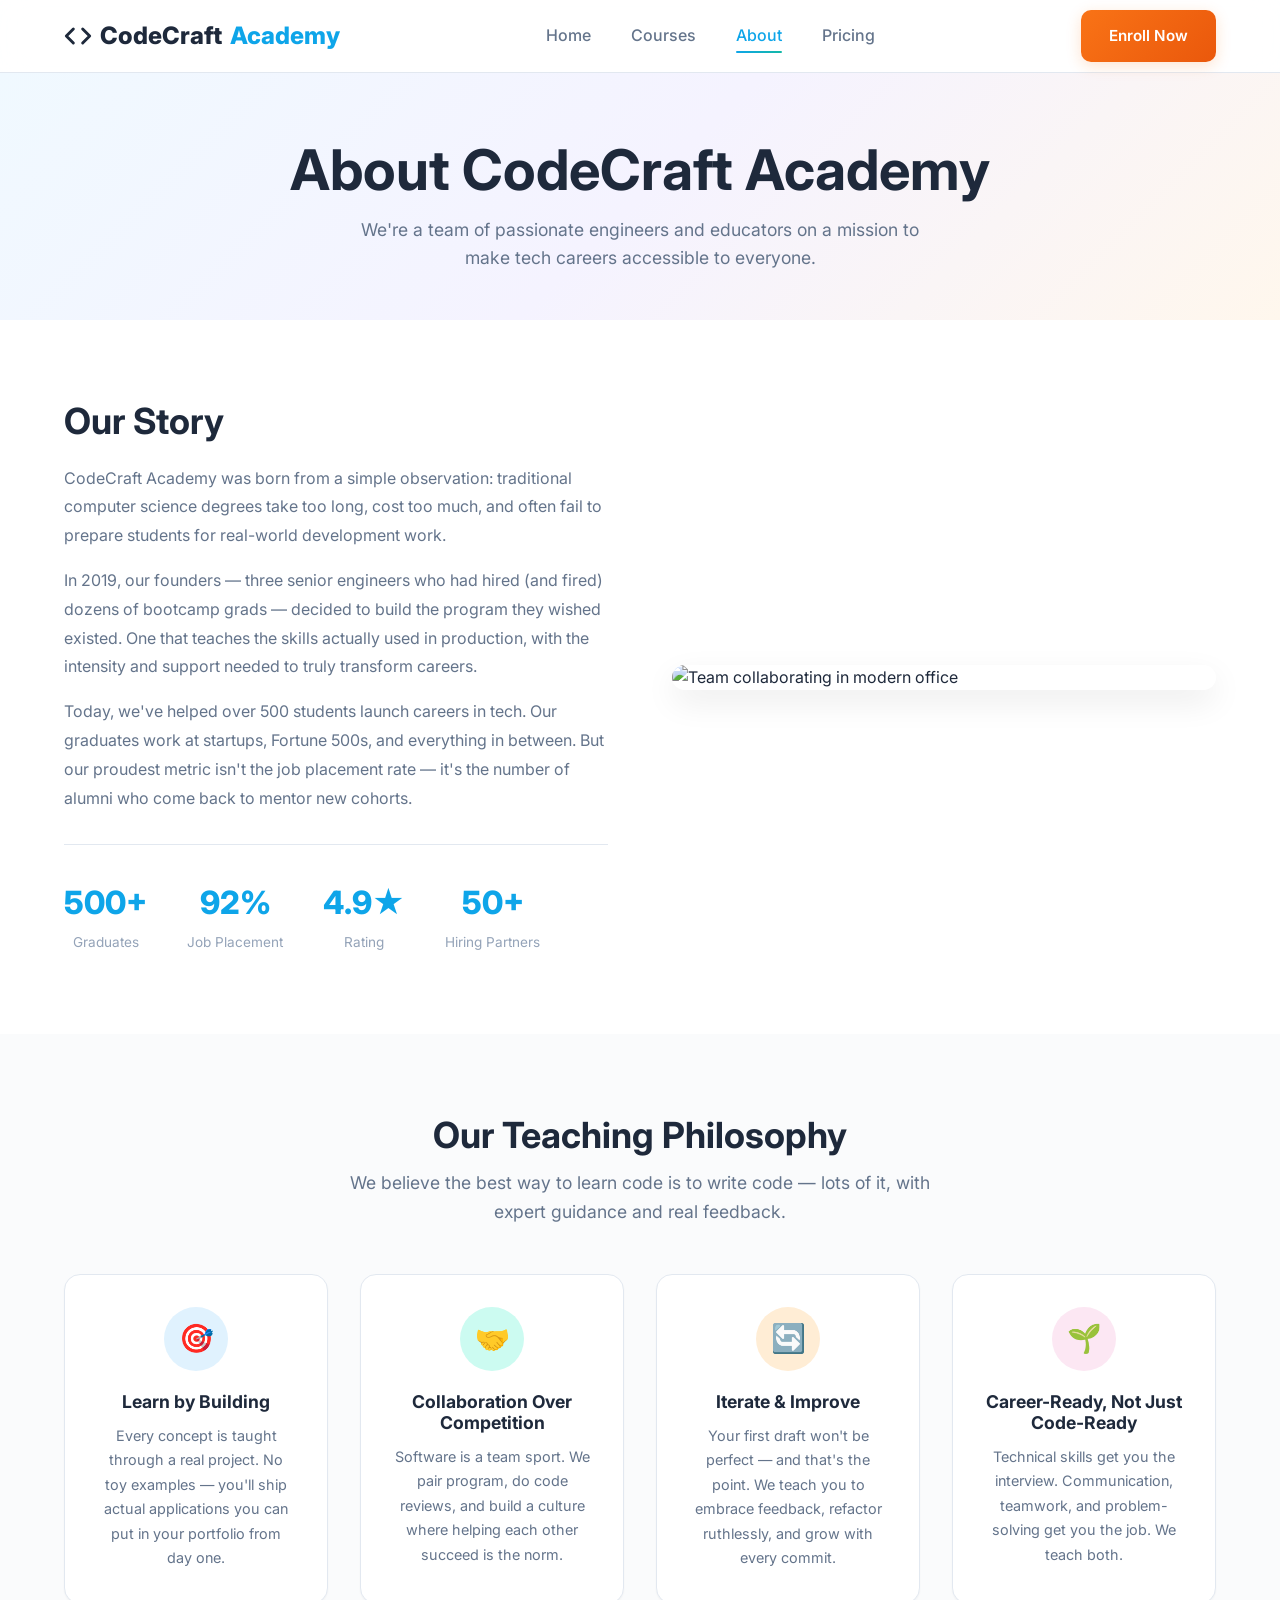
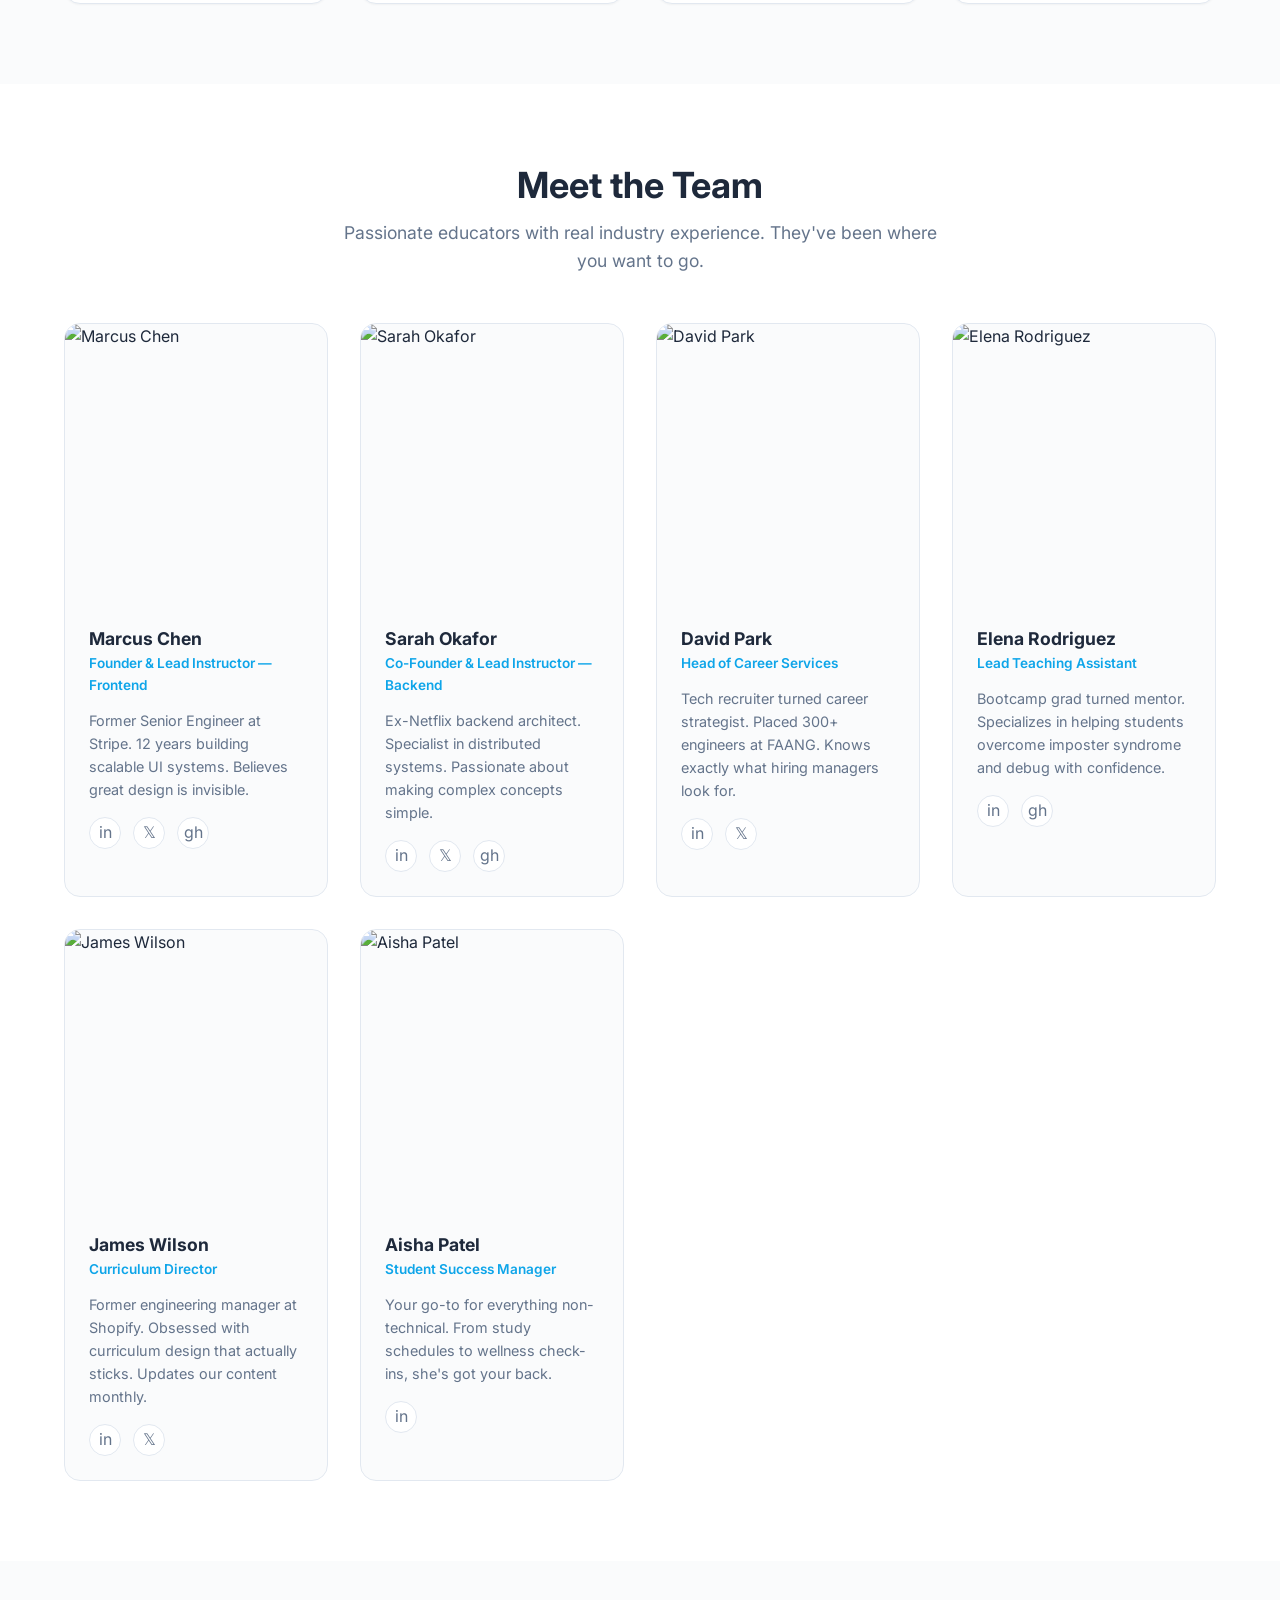
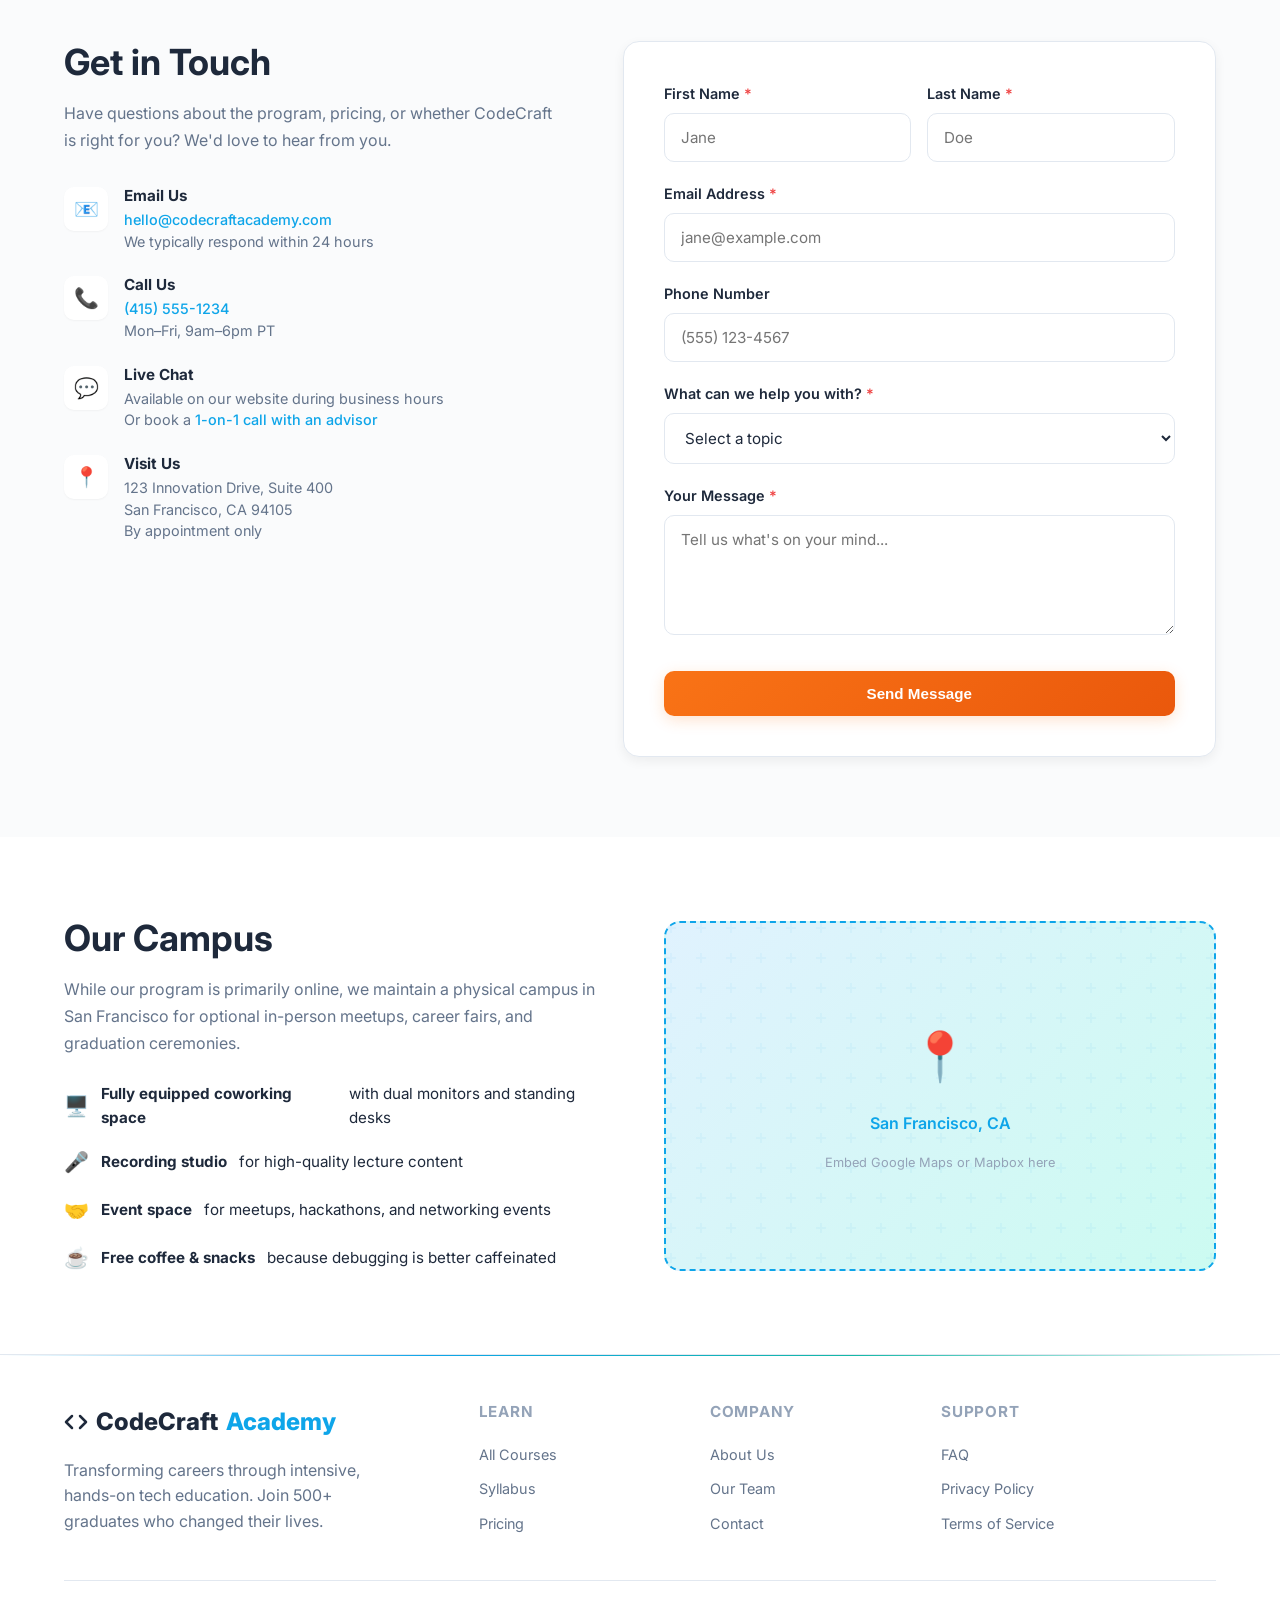
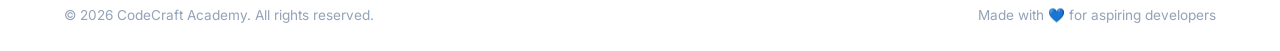
==== about.html @ f85a39a7 "Add files via upload" ====
<!DOCTYPE html>
<html lang="en">
<head>
  <meta charset="UTF-8" />
  <meta name="viewport" content="width=device-width, initial-scale=1.0" />
  <title>About Us — CodeCraft Academy</title>
  <link rel="preconnect" href="https://fonts.googleapis.com" />
  <link rel="preconnect" href="https://fonts.gstatic.com" crossorigin />
  <link href="https://fonts.googleapis.com/css2?family=Inter:wght@400;500;600;700;800&display=swap" rel="stylesheet" />
  <link rel="stylesheet" href="styles.css" />
  <style>
    /* ============================================
       ABOUT PAGE STYLES
       ============================================ */

    /* ---- Page Header ---- */
    .page-header {
      background: linear-gradient(135deg, #f0f9ff 0%, #f5f3ff 50%, #fff7ed 100%);
      padding: 4rem 0 3rem;
      text-align: center;
    }

    .page-header h1 {
      margin-bottom: 0.75rem;
    }

    .page-header p {
      font-size: 1.1rem;
      max-width: 600px;
      margin: 0 auto;
    }

    /* ---- Our Story ---- */
    .our-story {
      background: white;
      padding: 5rem 0;
    }

    .story-grid {
      display: grid;
      grid-template-columns: 1fr 1fr;
      gap: 4rem;
      align-items: center;
    }

    .story-content h2 {
      margin-bottom: 1.25rem;
    }

    .story-content p {
      margin-bottom: 1rem;
      line-height: 1.8;
      color: var(--color-text-light);
    }

    .story-stats-inline {
      display: flex;
      gap: 2.5rem;
      margin-top: 2rem;
      padding-top: 2rem;
      border-top: 1px solid var(--color-border);
    }

    .story-stats-inline .stat {
      text-align: center;
    }

    .story-stats-inline .stat-number {
      font-size: 2rem;
      font-weight: 800;
      color: var(--color-primary);
      display: block;
    }

    .story-stats-inline .stat-label {
      font-size: 0.85rem;
      color: var(--color-text-muted);
    }

    .story-image {
      border-radius: var(--radius-lg);
      overflow: hidden;
      box-shadow: var(--shadow-lg);
    }

    .story-image img {
      width: 100%;
      height: 100%;
      object-fit: cover;
    }

    /* ---- Philosophy ---- */
    .philosophy {
      background: var(--color-bg);
      padding: 5rem 0;
    }

    .philosophy-grid {
      display: grid;
      grid-template-columns: repeat(auto-fit, minmax(260px, 1fr));
      gap: 2rem;
    }

    .philosophy-card {
      background: white;
      border-radius: var(--radius-lg);
      padding: 2rem;
      text-align: center;
      box-shadow: var(--shadow-sm);
      border: 1px solid var(--color-border);
      transition: var(--transition);
    }

    .philosophy-card:hover {
      transform: translateY(-4px);
      box-shadow: var(--shadow-md);
    }

    .philosophy-icon {
      width: 64px;
      height: 64px;
      border-radius: 50%;
      display: flex;
      align-items: center;
      justify-content: center;
      margin: 0 auto 1.25rem;
      font-size: 1.75rem;
    }

    .philosophy-card:nth-child(1) .philosophy-icon { background: #e0f2fe; }
    .philosophy-card:nth-child(2) .philosophy-icon { background: #ccfbf1; }
    .philosophy-card:nth-child(3) .philosophy-icon { background: #ffedd5; }
    .philosophy-card:nth-child(4) .philosophy-icon { background: #fce7f3; }

    .philosophy-card h3 {
      margin-bottom: 0.75rem;
      font-size: 1.1rem;
    }

    .philosophy-card p {
      font-size: 0.9rem;
      line-height: 1.7;
      color: var(--color-text-light);
    }

    /* ---- Team ---- */
    .team {
      background: white;
      padding: 5rem 0;
    }

    .team-grid {
      display: grid;
      grid-template-columns: repeat(auto-fit, minmax(260px, 1fr));
      gap: 2rem;
    }

    .team-card {
      background: var(--color-bg);
      border-radius: var(--radius-lg);
      overflow: hidden;
      border: 1px solid var(--color-border);
      transition: var(--transition);
    }

    .team-card:hover {
      transform: translateY(-6px);
      box-shadow: var(--shadow-lg);
    }

    .team-card img {
      width: 100%;
      height: 280px;
      object-fit: cover;
    }

    .team-info {
      padding: 1.5rem;
    }

    .team-info h4 {
      margin-bottom: 0.25rem;
      font-size: 1.1rem;
    }

    .team-info .role {
      color: var(--color-primary);
      font-size: 0.85rem;
      font-weight: 600;
      margin-bottom: 0.75rem;
    }

    .team-info p {
      font-size: 0.9rem;
      line-height: 1.6;
      color: var(--color-text-light);
    }

    .team-social {
      display: flex;
      gap: 0.75rem;
      margin-top: 1rem;
    }

    .team-social a {
      width: 32px;
      height: 32px;
      border-radius: 50%;
      background: white;
      display: flex;
      align-items: center;
      justify-content: center;
      color: var(--color-text-light);
      border: 1px solid var(--color-border);
      transition: var(--transition);
    }

    .team-social a:hover {
      background: var(--color-primary);
      color: white;
      border-color: var(--color-primary);
    }

    /* ---- Contact Section ---- */
    .contact-section {
      background: var(--color-bg);
      padding: 5rem 0;
    }

    .contact-grid {
      display: grid;
      grid-template-columns: 1fr 1.2fr;
      gap: 4rem;
      align-items: start;
    }

    .contact-info h2 {
      margin-bottom: 1rem;
    }

    .contact-info > p {
      color: var(--color-text-light);
      margin-bottom: 2rem;
      line-height: 1.7;
    }

    .contact-detail {
      display: flex;
      gap: 1rem;
      margin-bottom: 1.5rem;
      align-items: flex-start;
    }

    .contact-detail-icon {
      width: 44px;
      height: 44px;
      border-radius: var(--radius-md);
      background: white;
      display: flex;
      align-items: center;
      justify-content: center;
      font-size: 1.25rem;
      flex-shrink: 0;
      box-shadow: var(--shadow-sm);
    }

    .contact-detail-text h4 {
      font-size: 0.95rem;
      margin-bottom: 0.25rem;
    }

    .contact-detail-text p {
      font-size: 0.9rem;
      color: var(--color-text-light);
      line-height: 1.5;
    }

    .contact-detail-text a {
      color: var(--color-primary);
      font-weight: 500;
    }

    .contact-detail-text a:hover {
      text-decoration: underline;
    }

    /* ---- Contact Form ---- */
    .contact-form-wrapper {
      background: white;
      border-radius: var(--radius-lg);
      padding: 2.5rem;
      box-shadow: var(--shadow-md);
      border: 1px solid var(--color-border);
    }

    .form-group {
      margin-bottom: 1.25rem;
    }

    .form-group label {
      display: block;
      font-size: 0.9rem;
      font-weight: 600;
      color: var(--color-text);
      margin-bottom: 0.5rem;
    }

    .form-group label .required {
      color: var(--color-error);
    }

    .form-group input,
    .form-group textarea,
    .form-group select {
      width: 100%;
      padding: 0.875rem 1rem;
      border: 1px solid var(--color-border);
      border-radius: var(--radius-md);
      font-family: var(--font-main);
      font-size: 0.95rem;
      color: var(--color-text);
      background: white;
      transition: var(--transition);
    }

    .form-group input:focus,
    .form-group textarea:focus,
    .form-group select:focus {
      outline: none;
      border-color: var(--color-primary);
      box-shadow: 0 0 0 3px rgba(14, 165, 233, 0.1);
    }

    .form-group input.error,
    .form-group textarea.error,
    .form-group select.error {
      border-color: var(--color-error);
      box-shadow: 0 0 0 3px rgba(239, 68, 68, 0.1);
    }

    .form-group .error-message {
      color: var(--color-error);
      font-size: 0.8rem;
      margin-top: 0.35rem;
      display: none;
    }

    .form-group .error-message.show {
      display: block;
    }

    .form-group textarea {
      resize: vertical;
      min-height: 120px;
    }

    .form-row {
      display: grid;
      grid-template-columns: 1fr 1fr;
      gap: 1rem;
    }

    .form-submit {
      width: 100%;
      margin-top: 0.5rem;
    }

    .form-success {
      display: none;
      background: #f0fdf4;
      border: 1px solid #bbf7d0;
      border-radius: var(--radius-md);
      padding: 1.5rem;
      text-align: center;
      color: #166534;
    }

    .form-success.show {
      display: block;
    }

    .form-success h3 {
      color: #166534;
      margin-bottom: 0.5rem;
    }

    /* ---- Location / Map Placeholder ---- */
    .location-section {
      background: white;
      padding: 5rem 0;
    }

    .location-grid {
      display: grid;
      grid-template-columns: 1fr 1fr;
      gap: 3rem;
      align-items: center;
    }

    .location-content h2 {
      margin-bottom: 1rem;
    }

    .location-content p {
      color: var(--color-text-light);
      line-height: 1.7;
      margin-bottom: 1.5rem;
    }

    .location-features {
      display: flex;
      flex-direction: column;
      gap: 1rem;
    }

    .location-feature {
      display: flex;
      align-items: center;
      gap: 0.75rem;
      font-size: 0.95rem;
    }

    .location-feature span {
      font-size: 1.25rem;
    }

    .map-placeholder {
      background: linear-gradient(135deg, #e0f2fe, #ccfbf1);
      border-radius: var(--radius-lg);
      height: 350px;
      display: flex;
      flex-direction: column;
      align-items: center;
      justify-content: center;
      gap: 1rem;
      border: 2px dashed var(--color-primary);
      position: relative;
      overflow: hidden;
    }

    .map-placeholder::before {
      content: '';
      position: absolute;
      top: 0;
      left: 0;
      right: 0;
      bottom: 0;
      background: url("data:image/svg+xml,%3Csvg width='60' height='60' viewBox='0 0 60 60' xmlns='http://www.w3.org/2000/svg'%3E%3Cg fill='none' fill-rule='evenodd'%3E%3Cg fill='%230ea5e9' fill-opacity='0.05'%3E%3Cpath d='M36 34v-4h-2v4h-4v2h4v4h2v-4h4v-2h-4zm0-30V0h-2v4h-4v2h4v4h2V6h4V4h-4zM6 34v-4H4v4H0v2h4v4h2v-4h4v-2H6zM6 4V0H4v4H0v2h4v4h2V6h4V4H6z'/%3E%3C/g%3E%3C/g%3E%3C/svg%3E");
    }

    .map-placeholder .pin {
      font-size: 3rem;
      z-index: 1;
    }

    .map-placeholder p {
      color: var(--color-primary);
      font-weight: 600;
      z-index: 1;
    }

    .map-placeholder small {
      color: var(--color-text-muted);
      font-size: 0.8rem;
      z-index: 1;
    }

    /* Mobile Menu */
    .mobile-menu {
      display: none;
      position: fixed;
      top: 72px;
      left: 0;
      right: 0;
      background: white;
      border-bottom: 1px solid var(--color-border);
      padding: 1.5rem;
      box-shadow: var(--shadow-lg);
      z-index: 99;
    }

    .mobile-menu.active {
      display: block;
    }

    .mobile-menu a {
      display: block;
      padding: 0.75rem 0;
      font-weight: 500;
      border-bottom: 1px solid var(--color-border);
    }

    .mobile-menu a:last-child {
      border-bottom: none;
    }

    /* Responsive */
    @media (max-width: 768px) {
      .story-grid,
      .contact-grid,
      .location-grid {
        grid-template-columns: 1fr;
        gap: 2rem;
      }

      .story-stats-inline {
        justify-content: center;
      }

      .form-row {
        grid-template-columns: 1fr;
      }

      .team-card img {
        height: 240px;
      }
    }
  </style>
</head>
<body>

  <!-- Navigation -->
  <nav class="navbar">
    <div class="container">
      <a href="index.html" class="logo">
        <svg width="28" height="28" viewBox="0 0 24 24" fill="none" stroke="currentColor" stroke-width="2.5" stroke-linecap="round" stroke-linejoin="round">
          <polyline points="16 18 22 12 16 6"></polyline>
          <polyline points="8 6 2 12 8 18"></polyline>
        </svg>
        CodeCraft<span>Academy</span>
      </a>
      <ul class="nav-links">
        <li><a href="index.html">Home</a></li>
        <li><a href="courses.html">Courses</a></li>
        <li><a href="about.html" class="active">About</a></li>
        <li><a href="pricing.html">Pricing</a></li>
      </ul>
      <div class="nav-cta">
        <a href="pricing.html" class="btn btn-primary">Enroll Now</a>
        <button class="mobile-toggle" onclick="toggleMobileMenu()" aria-label="Toggle menu">☰</button>
      </div>
    </div>
  </nav>

  <!-- Mobile Menu -->
  <div class="mobile-menu" id="mobileMenu">
    <a href="index.html">Home</a>
    <a href="courses.html">Courses</a>
    <a href="about.html">About</a>
    <a href="pricing.html">Pricing & Enrollment</a>
  </div>

  <!-- Page Header -->
  <header class="page-header">
    <div class="container reveal">
      <h1>About CodeCraft Academy</h1>
      <p>We're a team of passionate engineers and educators on a mission to make tech careers accessible to everyone.</p>
    </div>
  </header>

  <!-- Our Story -->
  <section class="our-story">
    <div class="container">
      <div class="story-grid">
        <div class="story-content reveal">
          <h2>Our Story</h2>
          <p>
            CodeCraft Academy was born from a simple observation: traditional computer science degrees take too long, cost too much, and often fail to prepare students for real-world development work.
          </p>
          <p>
            In 2019, our founders — three senior engineers who had hired (and fired) dozens of bootcamp grads — decided to build the program they wished existed. One that teaches the skills actually used in production, with the intensity and support needed to truly transform careers.
          </p>
          <p>
            Today, we've helped over 500 students launch careers in tech. Our graduates work at startups, Fortune 500s, and everything in between. But our proudest metric isn't the job placement rate — it's the number of alumni who come back to mentor new cohorts.
          </p>
          <div class="story-stats-inline">
            <div class="stat">
              <span class="stat-number">500+</span>
              <span class="stat-label">Graduates</span>
            </div>
            <div class="stat">
              <span class="stat-number">92%</span>
              <span class="stat-label">Job Placement</span>
            </div>
            <div class="stat">
              <span class="stat-number">4.9★</span>
              <span class="stat-label">Rating</span>
            </div>
            <div class="stat">
              <span class="stat-number">50+</span>
              <span class="stat-label">Hiring Partners</span>
            </div>
          </div>
        </div>
        <div class="story-image reveal">
          <img src="https://images.unsplash.com/photo-1522071820081-009f0129c71c?w=600&h=700&fit=crop" alt="Team collaborating in modern office" />
        </div>
      </div>
    </div>
  </section>

  <!-- Philosophy -->
  <section class="philosophy">
    <div class="container">
      <div class="section-header reveal">
        <h2>Our Teaching Philosophy</h2>
        <p>We believe the best way to learn code is to write code — lots of it, with expert guidance and real feedback.</p>
      </div>
      <div class="philosophy-grid stagger-children">
        <div class="philosophy-card reveal">
          <div class="philosophy-icon">🎯</div>
          <h3>Learn by Building</h3>
          <p>Every concept is taught through a real project. No toy examples — you'll ship actual applications you can put in your portfolio from day one.</p>
        </div>
        <div class="philosophy-card reveal">
          <div class="philosophy-icon">🤝</div>
          <h3>Collaboration Over Competition</h3>
          <p>Software is a team sport. We pair program, do code reviews, and build a culture where helping each other succeed is the norm.</p>
        </div>
        <div class="philosophy-card reveal">
          <div class="philosophy-icon">🔄</div>
          <h3>Iterate & Improve</h3>
          <p>Your first draft won't be perfect — and that's the point. We teach you to embrace feedback, refactor ruthlessly, and grow with every commit.</p>
        </div>
        <div class="philosophy-card reveal">
          <div class="philosophy-icon">🌱</div>
          <h3>Career-Ready, Not Just Code-Ready</h3>
          <p>Technical skills get you the interview. Communication, teamwork, and problem-solving get you the job. We teach both.</p>
        </div>
      </div>
    </div>
  </section>

  <!-- Team -->
  <section class="team" id="team">
    <div class="container">
      <div class="section-header reveal">
        <h2>Meet the Team</h2>
        <p>Passionate educators with real industry experience. They've been where you want to go.</p>
      </div>
      <div class="team-grid stagger-children">
        <div class="team-card reveal">
          <img src="https://images.unsplash.com/photo-1472099645785-5658abf4ff4e?w=400&h=400&fit=crop&crop=face" alt="Marcus Chen" />
          <div class="team-info">
            <h4>Marcus Chen</h4>
            <div class="role">Founder & Lead Instructor — Frontend</div>
            <p>Former Senior Engineer at Stripe. 12 years building scalable UI systems. Believes great design is invisible.</p>
            <div class="team-social">
              <a href="#" aria-label="LinkedIn">in</a>
              <a href="#" aria-label="Twitter">𝕏</a>
              <a href="#" aria-label="GitHub">gh</a>
            </div>
          </div>
        </div>
        <div class="team-card reveal">
          <img src="https://images.unsplash.com/photo-1580489944761-15a19d654956?w=400&h=400&fit=crop&crop=face" alt="Sarah Okafor" />
          <div class="team-info">
            <h4>Sarah Okafor</h4>
            <div class="role">Co-Founder & Lead Instructor — Backend</div>
            <p>Ex-Netflix backend architect. Specialist in distributed systems. Passionate about making complex concepts simple.</p>
            <div class="team-social">
              <a href="#" aria-label="LinkedIn">in</a>
              <a href="#" aria-label="Twitter">𝕏</a>
              <a href="#" aria-label="GitHub">gh</a>
            </div>
          </div>
        </div>
        <div class="team-card reveal">
          <img src="https://images.unsplash.com/photo-1500648767791-00dcc994a43e?w=400&h=400&fit=crop&crop=face" alt="David Park" />
          <div class="team-info">
            <h4>David Park</h4>
            <div class="role">Head of Career Services</div>
            <p>Tech recruiter turned career strategist. Placed 300+ engineers at FAANG. Knows exactly what hiring managers look for.</p>
            <div class="team-social">
              <a href="#" aria-label="LinkedIn">in</a>
              <a href="#" aria-label="Twitter">𝕏</a>
            </div>
          </div>
        </div>
        <div class="team-card reveal">
          <img src="https://images.unsplash.com/photo-1534528741775-53994a69daeb?w=400&h=400&fit=crop&crop=face" alt="Elena Rodriguez" />
          <div class="team-info">
            <h4>Elena Rodriguez</h4>
            <div class="role">Lead Teaching Assistant</div>
            <p>Bootcamp grad turned mentor. Specializes in helping students overcome imposter syndrome and debug with confidence.</p>
            <div class="team-social">
              <a href="#" aria-label="LinkedIn">in</a>
              <a href="#" aria-label="GitHub">gh</a>
            </div>
          </div>
        </div>
        <div class="team-card reveal">
          <img src="https://images.unsplash.com/photo-1507003211169-0a1dd7228f2d?w=400&h=400&fit=crop&crop=face" alt="James Wilson" />
          <div class="team-info">
            <h4>James Wilson</h4>
            <div class="role">Curriculum Director</div>
            <p>Former engineering manager at Shopify. Obsessed with curriculum design that actually sticks. Updates our content monthly.</p>
            <div class="team-social">
              <a href="#" aria-label="LinkedIn">in</a>
              <a href="#" aria-label="Twitter">𝕏</a>
            </div>
          </div>
        </div>
        <div class="team-card reveal">
          <img src="https://images.unsplash.com/photo-1544005313-94ddf0286df2?w=400&h=400&fit=crop&crop=face" alt="Aisha Patel" />
          <div class="team-info">
            <h4>Aisha Patel</h4>
            <div class="role">Student Success Manager</div>
            <p>Your go-to for everything non-technical. From study schedules to wellness check-ins, she's got your back.</p>
            <div class="team-social">
              <a href="#" aria-label="LinkedIn">in</a>
            </div>
          </div>
        </div>
      </div>
    </div>
  </section>

  <!-- Contact Section -->
  <section class="contact-section" id="contact">
    <div class="container">
      <div class="contact-grid">
        <div class="contact-info reveal">
          <h2>Get in Touch</h2>
          <p>Have questions about the program, pricing, or whether CodeCraft is right for you? We'd love to hear from you.</p>

          <div class="contact-detail">
            <div class="contact-detail-icon">📧</div>
            <div class="contact-detail-text">
              <h4>Email Us</h4>
              <p><a href="mailto:hello@codecraftacademy.com">hello@codecraftacademy.com</a></p>
              <p>We typically respond within 24 hours</p>
            </div>
          </div>

          <div class="contact-detail">
            <div class="contact-detail-icon">📞</div>
            <div class="contact-detail-text">
              <h4>Call Us</h4>
              <p><a href="tel:+14155551234">(415) 555-1234</a></p>
              <p>Mon–Fri, 9am–6pm PT</p>
            </div>
          </div>

          <div class="contact-detail">
            <div class="contact-detail-icon">💬</div>
            <div class="contact-detail-text">
              <h4>Live Chat</h4>
              <p>Available on our website during business hours</p>
              <p>Or book a <a href="#">1-on-1 call with an advisor</a></p>
            </div>
          </div>

          <div class="contact-detail">
            <div class="contact-detail-icon">📍</div>
            <div class="contact-detail-text">
              <h4>Visit Us</h4>
              <p>123 Innovation Drive, Suite 400<br>San Francisco, CA 94105</p>
              <p>By appointment only</p>
            </div>
          </div>
        </div>

        <div class="contact-form-wrapper reveal">
          <form id="contactForm" action="https://formspree.io/f/YOUR_FORM_ID" method="POST" novalidate>
            <div class="form-row">
              <div class="form-group">
                <label for="firstName">First Name <span class="required">*</span></label>
                <input type="text" id="firstName" name="firstName" placeholder="Jane" required />
                <span class="error-message">Please enter your first name</span>
              </div>
              <div class="form-group">
                <label for="lastName">Last Name <span class="required">*</span></label>
                <input type="text" id="lastName" name="lastName" placeholder="Doe" required />
                <span class="error-message">Please enter your last name</span>
              </div>
            </div>

            <div class="form-group">
              <label for="email">Email Address <span class="required">*</span></label>
              <input type="email" id="email" name="email" placeholder="jane@example.com" required />
              <span class="error-message">Please enter a valid email address</span>
            </div>

            <div class="form-group">
              <label for="phone">Phone Number</label>
              <input type="tel" id="phone" name="phone" placeholder="(555) 123-4567" />
            </div>

            <div class="form-group">
              <label for="subject">What can we help you with? <span class="required">*</span></label>
              <select id="subject" name="subject" required>
                <option value="" disabled selected>Select a topic</option>
                <option value="general">General Inquiry</option>
                <option value="enrollment">Enrollment Questions</option>
                <option value="pricing">Pricing & Payment Plans</option>
                <option value="curriculum">Curriculum Details</option>
                <option value="career">Career Services</option>
                <option value="other">Something Else</option>
              </select>
              <span class="error-message">Please select a topic</span>
            </div>

            <div class="form-group">
              <label for="message">Your Message <span class="required">*</span></label>
              <textarea id="message" name="message" placeholder="Tell us what's on your mind..." required></textarea>
              <span class="error-message">Please enter your message</span>
            </div>

            <button type="submit" class="btn btn-primary form-submit">Send Message</button>
          </form>

          <div class="form-success" id="formSuccess">
            <h3>✅ Message Sent!</h3>
            <p>Thanks for reaching out. We'll get back to you within 24 hours.</p>
          </div>
        </div>
      </div>
    </div>
  </section>

  <!-- Location -->
  <section class="location-section">
    <div class="container">
      <div class="location-grid">
        <div class="location-content reveal">
          <h2>Our Campus</h2>
          <p>
            While our program is primarily online, we maintain a physical campus in San Francisco for optional in-person meetups, career fairs, and graduation ceremonies.
          </p>
          <div class="location-features">
            <div class="location-feature">
              <span>🖥️</span>
              <strong>Fully equipped coworking space</strong> with dual monitors and standing desks
            </div>
            <div class="location-feature">
              <span>🎤</span>
              <strong>Recording studio</strong> for high-quality lecture content
            </div>
            <div class="location-feature">
              <span>🤝</span>
              <strong>Event space</strong> for meetups, hackathons, and networking events
            </div>
            <div class="location-feature">
              <span>☕</span>
              <strong>Free coffee & snacks</strong> because debugging is better caffeinated
            </div>
          </div>
        </div>
        <div class="map-placeholder reveal">
          <div class="pin">📍</div>
          <p>San Francisco, CA</p>
          <small>Embed Google Maps or Mapbox here</small>
        </div>
      </div>
    </div>
  </section>

  <!-- Footer -->
  <footer class="footer">
    <div class="container">
      <div class="footer-grid">
        <div class="footer-brand">
          <a href="index.html" class="logo">
            <svg width="24" height="24" viewBox="0 0 24 24" fill="none" stroke="currentColor" stroke-width="2.5" stroke-linecap="round" stroke-linejoin="round">
              <polyline points="16 18 22 12 16 6"></polyline>
              <polyline points="8 6 2 12 8 18"></polyline>
            </svg>
            CodeCraft<span>Academy</span>
          </a>
          <p>Transforming careers through intensive, hands-on tech education. Join 500+ graduates who changed their lives.</p>
        </div>
        <div class="footer-links">
          <h4>Learn</h4>
          <a href="courses.html">All Courses</a>
          <a href="courses.html#syllabus">Syllabus</a>
          <a href="pricing.html">Pricing</a>
        </div>
        <div class="footer-links">
          <h4>Company</h4>
          <a href="about.html">About Us</a>
          <a href="about.html#team">Our Team</a>
          <a href="about.html#contact">Contact</a>
        </div>
        <div class="footer-links">
          <h4>Support</h4>
          <a href="#">FAQ</a>
          <a href="#">Privacy Policy</a>
          <a href="#">Terms of Service</a>
        </div>
      </div>
      <div class="footer-bottom">
        <span>© 2026 CodeCraft Academy. All rights reserved.</span>
        <span>Made with 💙 for aspiring developers</span>
      </div>
    </div>
  </footer>

  <!-- JavaScript -->
  <script>
    // Mobile menu toggle
    function toggleMobileMenu() {
      const menu = document.getElementById('mobileMenu');
      menu.classList.toggle('active');
    }

    document.addEventListener('click', function(e) {
      const menu = document.getElementById('mobileMenu');
      const toggle = document.querySelector('.mobile-toggle');
      if (!menu.contains(e.target) && !toggle.contains(e.target)) {
        menu.classList.remove('active');
      }
    });

    // Contact form validation
    const contactForm = document.getElementById('contactForm');
    const formSuccess = document.getElementById('formSuccess');

    contactForm.addEventListener('submit', function(e) {
      e.preventDefault();
      
      let isValid = true;
      const fields = contactForm.querySelectorAll('input[required], select[required], textarea[required]');

      fields.forEach(field => {
        const formGroup = field.closest('.form-group');
        const errorMsg = formGroup.querySelector('.error-message');
        
        let fieldValid = true;

        if (field.type === 'email') {
          const emailRegex = /^[^\s@]+@[^\s@]+\.[^\s@]+$/;
          fieldValid = emailRegex.test(field.value.trim());
        } else {
          fieldValid = field.value.trim() !== '';
        }

        if (!fieldValid) {
          field.classList.add('error');
          errorMsg.classList.add('show');
          isValid = false;
        } else {
          field.classList.remove('error');
          errorMsg.classList.remove('show');
        }
      });

      if (isValid) {
        // In production, this submits to Formspree
        // For demo, show success message
        contactForm.style.display = 'none';
        formSuccess.classList.add('show');
        
        // Uncomment for actual Formspree submission:
        // contactForm.submit();
      }
    });

    // Real-time validation on input
    contactForm.querySelectorAll('input, select, textarea').forEach(field => {
      field.addEventListener('input', function() {
        const formGroup = this.closest('.form-group');
        const errorMsg = formGroup.querySelector('.error-message');
        
        if (this.classList.contains('error')) {
          let fieldValid = true;
          
          if (this.type === 'email') {
            const emailRegex = /^[^\s@]+@[^\s@]+\.[^\s@]+$/;
            fieldValid = emailRegex.test(this.value.trim());
          } else {
            fieldValid = this.value.trim() !== '';
          }

          if (fieldValid) {
            this.classList.remove('error');
            errorMsg.classList.remove('show');
          }
        }
      });
    });

    // Intersection Observer for scroll animations
    const observerOptions = {
      root: null,
      rootMargin: '0px',
      threshold: 0.1
    };

    const observer = new IntersectionObserver((entries) => {
      entries.forEach(entry => {
        if (entry.isIntersecting) {
          entry.target.classList.add('visible');
          observer.unobserve(entry.target);
        }
      });
    }, observerOptions);

    document.querySelectorAll('.reveal').forEach(el => {
      observer.observe(el);
    });

    // Sticky nav shadow
    const navbar = document.querySelector('.navbar');
    window.addEventListener('scroll', () => {
      if (window.scrollY > 10) {
        navbar.style.boxShadow = '0 2px 12px rgba(0,0,0,0.06)';
      } else {
        navbar.style.boxShadow = 'none';
      }
    });
  </script>

</body>
</html>
---- styles.css ----
/* ============================================
   CODECRAFT ACADEMY — GLOBAL STYLES
   WITH DARK MODE & CREATIVE ANIMATIONS
   ============================================ */

/* CSS Variables — Light Mode (Default) */
:root {
    --color-bg: #fafbfc;
    --color-surface: #ffffff;
    --color-primary: #0ea5e9;
    --color-primary-dark: #0284c7;
    --color-secondary: #14b8a6;
    --color-accent: #f97316;
    --color-accent-hover: #ea580c;
    --color-text: #1e293b;
    --color-text-light: #64748b;
    --color-text-muted: #94a3b8;
    --color-border: #e2e8f0;
    --color-success: #22c55e;
    --color-error: #ef4444;
    --color-glow-primary: rgba(14, 165, 233, 0.15);
    --color-glow-accent: rgba(249, 115, 22, 0.2);
  
    --font-main: 'Inter', -apple-system, BlinkMacSystemFont, 'Segoe UI', Roboto, sans-serif;
    --radius-sm: 6px;
    --radius-md: 10px;
    --radius-lg: 16px;
    --shadow-sm: 0 1px 2px rgba(0,0,0,0.04);
    --shadow-md: 0 4px 12px rgba(0,0,0,0.06);
    --shadow-lg: 0 12px 32px rgba(0,0,0,0.08);
    --transition: all 0.25s cubic-bezier(0.4, 0, 0.2, 1);
  }
  
  /* Dark Mode Variables */
  [data-theme="dark"] {
    --color-bg: #0f172a;
    --color-surface: #1e293b;
    --color-primary: #38bdf8;
    --color-primary-dark: #0ea5e9;
    --color-secondary: #2dd4bf;
    --color-accent: #fb923c;
    --color-accent-hover: #f97316;
    --color-text: #f1f5f9;
    --color-text-light: #94a3b8;
    --color-text-muted: #64748b;
    --color-border: #334155;
    --color-success: #4ade80;
    --color-error: #f87171;
    --color-glow-primary: rgba(56, 189, 248, 0.2);
    --color-glow-accent: rgba(251, 146, 60, 0.25);
  
    --shadow-sm: 0 1px 2px rgba(0,0,0,0.3);
    --shadow-md: 0 4px 12px rgba(0,0,0,0.4);
    --shadow-lg: 0 12px 32px rgba(0,0,0,0.5);
  }
  
  /* Smooth theme transition */
  *, *::before, *::after {
    margin: 0;
    padding: 0;
    box-sizing: border-box;
    transition: background-color 0.4s ease, 
                color 0.3s ease, 
                border-color 0.3s ease,
                box-shadow 0.3s ease;
  }
  
  html {
    scroll-behavior: smooth;
  }
  
  body {
    font-family: var(--font-main);
    color: var(--color-text);
    background: var(--color-bg);
    line-height: 1.6;
    -webkit-font-smoothing: antialiased;
    overflow-x: hidden;
  }
  
  img {
    max-width: 100%;
    display: block;
  }
  
  a {
    text-decoration: none;
    color: inherit;
    transition: var(--transition);
  }
  
  ul {
    list-style: none;
  }
  
  /* Typography */
  h1, h2, h3, h4 {
    line-height: 1.2;
    font-weight: 700;
  }
  
  h1 { font-size: clamp(2rem, 5vw, 3.5rem); }
  h2 { font-size: clamp(1.5rem, 3vw, 2.25rem); }
  h3 { font-size: 1.25rem; }
  p  { color: var(--color-text-light); }
  
  /* Container */
  .container {
    max-width: 1200px;
    margin: 0 auto;
    padding: 0 1.5rem;
  }
  
  /* Buttons */
  .btn {
    display: inline-flex;
    align-items: center;
    justify-content: center;
    gap: 0.5rem;
    padding: 0.875rem 1.75rem;
    border-radius: var(--radius-md);
    font-weight: 600;
    font-size: 0.95rem;
    cursor: pointer;
    border: none;
    transition: var(--transition);
    position: relative;
    overflow: hidden;
  }
  
  .btn::before {
    content: '';
    position: absolute;
    top: 0;
    left: -100%;
    width: 100%;
    height: 100%;
    background: linear-gradient(90deg, transparent, rgba(255,255,255,0.2), transparent);
    transition: left 0.5s ease;
  }
  
  .btn:hover::before {
    left: 100%;
  }
  
  .btn-primary {
    background: linear-gradient(135deg, var(--color-accent), var(--color-accent-hover));
    color: white;
    box-shadow: 0 4px 15px var(--color-glow-accent);
  }
  
  .btn-primary:hover {
    transform: translateY(-3px) scale(1.02);
    box-shadow: 0 8px 25px var(--color-glow-accent);
  }
  
  .btn-secondary {
    background: linear-gradient(135deg, var(--color-primary), var(--color-secondary));
    color: white;
    box-shadow: 0 4px 15px var(--color-glow-primary);
  }
  
  .btn-secondary:hover {
    transform: translateY(-3px) scale(1.02);
    box-shadow: 0 8px 25px var(--color-glow-primary);
  }
  
  .btn-outline {
    background: transparent;
    color: var(--color-primary);
    border: 2px solid var(--color-primary);
    position: relative;
  }
  
  .btn-outline::after {
    content: '';
    position: absolute;
    inset: 0;
    border-radius: var(--radius-md);
    background: linear-gradient(135deg, var(--color-primary), var(--color-secondary));
    opacity: 0;
    transition: opacity 0.3s ease;
    z-index: -1;
  }
  
  .btn-outline:hover {
    color: white;
    border-color: transparent;
  }
  
  .btn-outline:hover::after {
    opacity: 1;
  }
  
  /* Section spacing */
  section {
    padding: 5rem 0;
  }
  
  .section-header {
    text-align: center;
    max-width: 600px;
    margin: 0 auto 3rem;
  }
  
  .section-header h2 {
    margin-bottom: 0.75rem;
  }
  
  .section-header p {
    font-size: 1.1rem;
  }
  
  /* Cards */
  .card {
    background: var(--color-surface);
    border-radius: var(--radius-lg);
    padding: 2rem;
    box-shadow: var(--shadow-md);
    transition: var(--transition);
  }
  
  .card:hover {
    transform: translateY(-6px) rotateX(2deg);
    box-shadow: var(--shadow-lg), 0 0 30px var(--color-glow-primary);
  }
  
  /* Tags / Pills */
  .tag {
    display: inline-block;
    padding: 0.35rem 0.9rem;
    border-radius: 999px;
    font-size: 0.8rem;
    font-weight: 600;
    transition: var(--transition);
  }
  
  .tag-blue { background: #e0f2fe; color: #0369a1; }
  .tag-teal { background: #ccfbf1; color: #0f766e; }
  .tag-coral { background: #ffedd5; color: #c2410c; }
  
  [data-theme="dark"] .tag-blue { background: rgba(14, 165, 233, 0.15); color: #7dd3fc; }
  [data-theme="dark"] .tag-teal { background: rgba(20, 184, 166, 0.15); color: #5eead4; }
  [data-theme="dark"] .tag-coral { background: rgba(249, 115, 22, 0.15); color: #fdba74; }
  
  /* ============================================
     DARK MODE TOGGLE
     ============================================ */
  .theme-toggle {
    position: relative;
    width: 52px;
    height: 28px;
    background: var(--color-border);
    border-radius: 999px;
    cursor: pointer;
    border: none;
    padding: 0;
    overflow: hidden;
    transition: background 0.3s ease;
  }
  
  .theme-toggle:hover {
    background: var(--color-text-muted);
  }
  
  .theme-toggle-slider {
    position: absolute;
    top: 3px;
    left: 3px;
    width: 22px;
    height: 22px;
    border-radius: 50%;
    background: var(--color-surface);
    box-shadow: 0 2px 6px rgba(0,0,0,0.2);
    transition: transform 0.4s cubic-bezier(0.68, -0.55, 0.27, 1.55);
    display: flex;
    align-items: center;
    justify-content: center;
    font-size: 12px;
  }
  
  [data-theme="dark"] .theme-toggle-slider {
    transform: translateX(24px);
  }
  
  .theme-toggle .sun { display: block; }
  .theme-toggle .moon { display: none; }
  
  [data-theme="dark"] .theme-toggle .sun { display: none; }
  [data-theme="dark"] .theme-toggle .moon { display: block; }
  
  /* ============================================
     NAVIGATION
     ============================================ */
  .navbar {
    position: sticky;
    top: 0;
    z-index: 100;
    background: rgba(255, 255, 255, 0.85);
    backdrop-filter: blur(16px);
    border-bottom: 1px solid var(--color-border);
  }
  
  [data-theme="dark"] .navbar {
    background: rgba(15, 23, 42, 0.85);
  }
  
  .navbar .container {
    display: flex;
    align-items: center;
    justify-content: space-between;
    height: 72px;
  }
  
  .logo {
    font-size: 1.5rem;
    font-weight: 800;
    color: var(--color-text);
    display: flex;
    align-items: center;
    gap: 0.5rem;
    transition: transform 0.3s ease;
  }
  
  .logo:hover {
    transform: scale(1.05);
  }
  
  .logo span {
    color: var(--color-primary);
  }
  
  .nav-links {
    display: flex;
    gap: 2.5rem;
  }
  
  .nav-links a {
    font-weight: 500;
    color: var(--color-text-light);
    position: relative;
    padding: 0.5rem 0;
  }
  
  .nav-links a::after {
    content: '';
    position: absolute;
    bottom: 0;
    left: 50%;
    width: 0;
    height: 2px;
    background: linear-gradient(90deg, var(--color-primary), var(--color-secondary));
    transition: all 0.3s ease;
    transform: translateX(-50%);
    border-radius: 2px;
  }
  
  .nav-links a:hover::after,
  .nav-links a.active::after {
    width: 100%;
  }
  
  .nav-links a:hover,
  .nav-links a.active {
    color: var(--color-primary);
  }
  
  .nav-cta {
    display: flex;
    align-items: center;
    gap: 1rem;
  }
  
  .mobile-toggle {
    display: none;
    background: none;
    border: none;
    font-size: 1.5rem;
    cursor: pointer;
    color: var(--color-text);
  }
  
  /* ============================================
     FOOTER
     ============================================ */
  .footer {
    background: var(--color-surface);
    border-top: 1px solid var(--color-border);
    padding: 3rem 0 1.5rem;
    position: relative;
    overflow: hidden;
  }
  
  .footer::before {
    content: '';
    position: absolute;
    top: 0;
    left: 0;
    right: 0;
    height: 1px;
    background: linear-gradient(90deg, transparent, var(--color-primary), var(--color-secondary), transparent);
  }
  
  .footer-grid {
    display: grid;
    grid-template-columns: 2fr 1fr 1fr 1.5fr;
    gap: 3rem;
    margin-bottom: 2.5rem;
  }
  
  .footer-brand p {
    margin-top: 1rem;
    max-width: 300px;
  }
  
  .footer-links h4 {
    margin-bottom: 1rem;
    font-size: 0.95rem;
    text-transform: uppercase;
    letter-spacing: 0.05em;
    color: var(--color-text-muted);
  }
  
  .footer-links a {
    display: block;
    padding: 0.35rem 0;
    color: var(--color-text-light);
    font-size: 0.9rem;
    position: relative;
    padding-left: 0;
    transition: padding-left 0.3s ease, color 0.3s ease;
  }
  
  .footer-links a::before {
    content: '→';
    position: absolute;
    left: -20px;
    opacity: 0;
    transition: all 0.3s ease;
    color: var(--color-primary);
  }
  
  .footer-links a:hover {
    color: var(--color-primary);
    padding-left: 20px;
  }
  
  .footer-links a:hover::before {
    left: 0;
    opacity: 1;
  }
  
  .footer-bottom {
    border-top: 1px solid var(--color-border);
    padding-top: 1.5rem;
    display: flex;
    justify-content: space-between;
    align-items: center;
    font-size: 0.85rem;
    color: var(--color-text-muted);
  }
  
  /* ============================================
     ANIMATIONS
     ============================================ */
  
  /* Float animation */
  @keyframes float {
    0%, 100% { transform: translateY(0px); }
    50% { transform: translateY(-20px); }
  }
  
  /* Pulse glow */
  @keyframes pulseGlow {
    0%, 100% { box-shadow: 0 0 20px var(--color-glow-primary); }
    50% { box-shadow: 0 0 40px var(--color-glow-primary), 0 0 60px var(--color-glow-accent); }
  }
  
  /* Gradient shift */
  @keyframes gradientShift {
    0% { background-position: 0% 50%; }
    50% { background-position: 100% 50%; }
    100% { background-position: 0% 50%; }
  }
  
  /* Typewriter cursor */
  @keyframes blink {
    0%, 100% { opacity: 1; }
    50% { opacity: 0; }
  }
  
  /* Rotate slow */
  @keyframes rotateSlow {
    from { transform: rotate(0deg); }
    to { transform: rotate(360deg); }
  }
  
  /* Bounce in */
  @keyframes bounceIn {
    0% { transform: scale(0.3); opacity: 0; }
    50% { transform: scale(1.05); }
    70% { transform: scale(0.9); }
    100% { transform: scale(1); opacity: 1; }
  }
  
  /* Slide up with tilt */
  @keyframes slideUpTilt {
    from { 
      transform: translateY(60px) rotateX(10deg); 
      opacity: 0; 
    }
    to { 
      transform: translateY(0) rotateX(0); 
      opacity: 1; 
    }
  }
  
  /* Morphing blob */
  @keyframes morphBlob {
    0%, 100% { border-radius: 60% 40% 30% 70% / 60% 30% 70% 40%; }
    25% { border-radius: 30% 60% 70% 40% / 50% 60% 30% 60%; }
    50% { border-radius: 50% 60% 30% 60% / 30% 40% 70% 50%; }
    75% { border-radius: 60% 40% 60% 30% / 70% 30% 50% 60%; }
  }
  
  /* Wave */
  @keyframes wave {
    0% { transform: translateX(0) translateZ(0) scaleY(1); }
    50% { transform: translateX(-25%) translateZ(0) scaleY(0.55); }
    100% { transform: translateX(-50%) translateZ(0) scaleY(1); }
  }
  
  /* Reveal animations */
  .reveal {
    opacity: 0;
    transform: translateY(40px) rotateX(5deg);
    transition: opacity 0.8s cubic-bezier(0.16, 1, 0.3, 1), 
                transform 0.8s cubic-bezier(0.16, 1, 0.3, 1);
  }
  
  .reveal.visible {
    opacity: 1;
    transform: translateY(0) rotateX(0);
  }
  
  /* Stagger children */
  .stagger-children > *:nth-child(1) { transition-delay: 0.08s; }
  .stagger-children > *:nth-child(2) { transition-delay: 0.16s; }
  .stagger-children > *:nth-child(3) { transition-delay: 0.24s; }
  .stagger-children > *:nth-child(4) { transition-delay: 0.32s; }
  .stagger-children > *:nth-child(5) { transition-delay: 0.40s; }
  .stagger-children > *:nth-child(6) { transition-delay: 0.48s; }
  
  /* Hover lift with glow */
  .hover-lift {
    transition: transform 0.4s cubic-bezier(0.34, 1.56, 0.64, 1),
                box-shadow 0.4s ease;
  }
  
  .hover-lift:hover {
    transform: translateY(-8px) scale(1.02);
    box-shadow: 0 20px 40px rgba(0,0,0,0.15), 0 0 30px var(--color-glow-primary);
  }
  
  [data-theme="dark"] .hover-lift:hover {
    box-shadow: 0 20px 40px rgba(0,0,0,0.4), 0 0 30px var(--color-glow-primary);
  }
  
  /* Magnetic button effect base */
  .magnetic {
    transition: transform 0.2s ease;
  }
  
  /* Gradient text */
  .gradient-text {
    background: linear-gradient(135deg, var(--color-primary), var(--color-secondary), var(--color-accent));
    background-size: 200% 200%;
    -webkit-background-clip: text;
    -webkit-text-fill-color: transparent;
    background-clip: text;
    animation: gradientShift 4s ease infinite;
  }
  
  /* ============================================
     BACKGROUND EFFECTS
     ============================================ */
  .animated-bg {
    position: fixed;
    top: 0;
    left: 0;
    width: 100%;
    height: 100%;
    pointer-events: none;
    z-index: -1;
    overflow: hidden;
  }
  
  .animated-bg .blob {
    position: absolute;
    width: 500px;
    height: 500px;
    background: linear-gradient(135deg, var(--color-primary), var(--color-secondary));
    opacity: 0.05;
    filter: blur(80px);
    animation: morphBlob 15s ease-in-out infinite, float 8s ease-in-out infinite;
  }
  
  .animated-bg .blob:nth-child(1) {
    top: -10%;
    left: -10%;
    animation-delay: 0s;
  }
  
  .animated-bg .blob:nth-child(2) {
    top: 40%;
    right: -15%;
    width: 400px;
    height: 400px;
    background: linear-gradient(135deg, var(--color-accent), var(--color-primary));
    animation-delay: -5s;
    opacity: 0.04;
  }
  
  .animated-bg .blob:nth-child(3) {
    bottom: -10%;
    left: 30%;
    width: 350px;
    height: 350px;
    background: linear-gradient(135deg, var(--color-secondary), var(--color-accent));
    animation-delay: -10s;
    opacity: 0.03;
  }
  
  /* Grid pattern overlay */
  .grid-pattern {
    position: fixed;
    top: 0;
    left: 0;
    width: 100%;
    height: 100%;
    pointer-events: none;
    z-index: -1;
    opacity: 0.03;
    background-image: 
      linear-gradient(var(--color-primary) 1px, transparent 1px),
      linear-gradient(90deg, var(--color-primary) 1px, transparent 1px);
    background-size: 60px 60px;
  }
  
  [data-theme="dark"] .grid-pattern {
    opacity: 0.05;
  }
  
  /* ============================================
     RESPONSIVE
     ============================================ */
  @media (max-width: 768px) {
    .nav-links, .nav-cta .btn-outline {
      display: none;
    }
  
    .mobile-toggle {
      display: block;
    }
  
    .footer-grid {
      grid-template-columns: 1fr 1fr;
      gap: 2rem;
    }
  
    section {
      padding: 3rem 0;
    }
  
    .animated-bg .blob {
      width: 300px;
      height: 300px;
    }
  }
  
  @media (max-width: 480px) {
    .footer-grid {
      grid-template-columns: 1fr;
    }
  
    .footer-bottom {
      flex-direction: column;
      gap: 0.5rem;
      text-align: center;
    }
  }
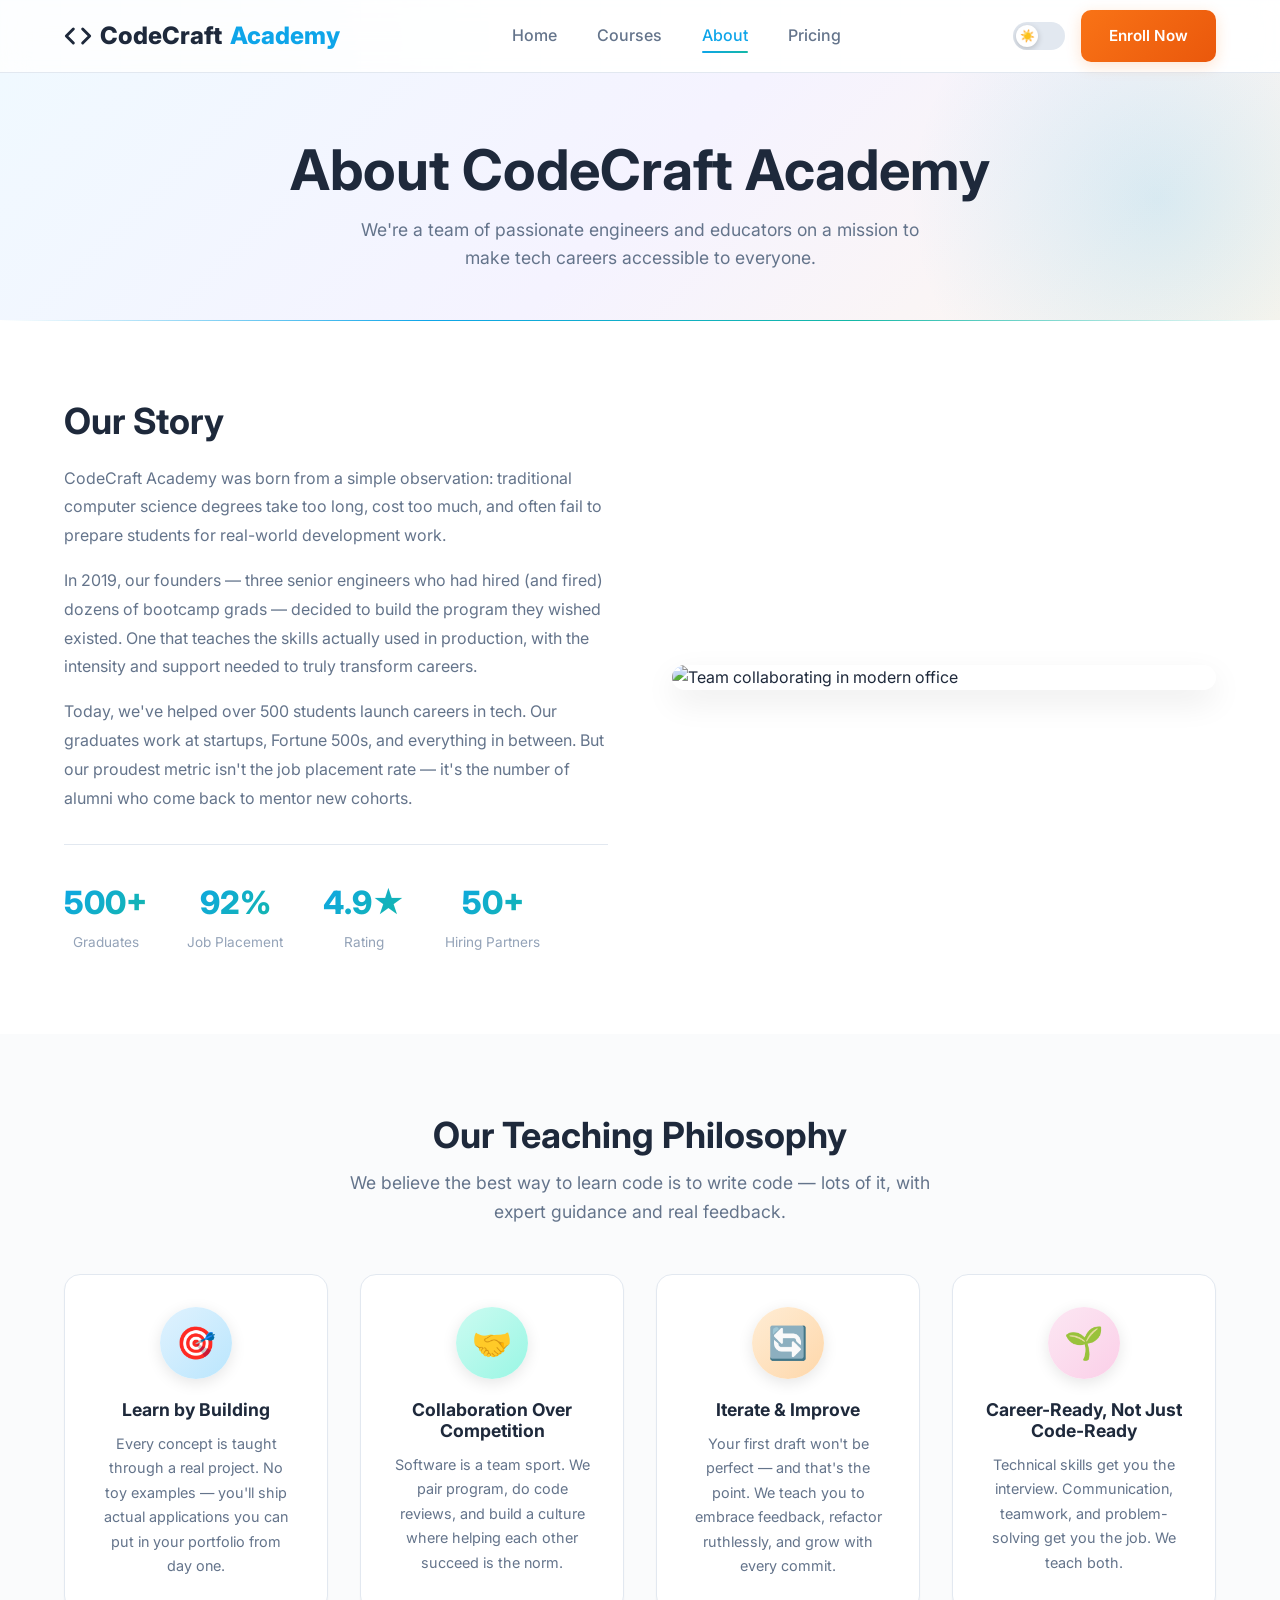
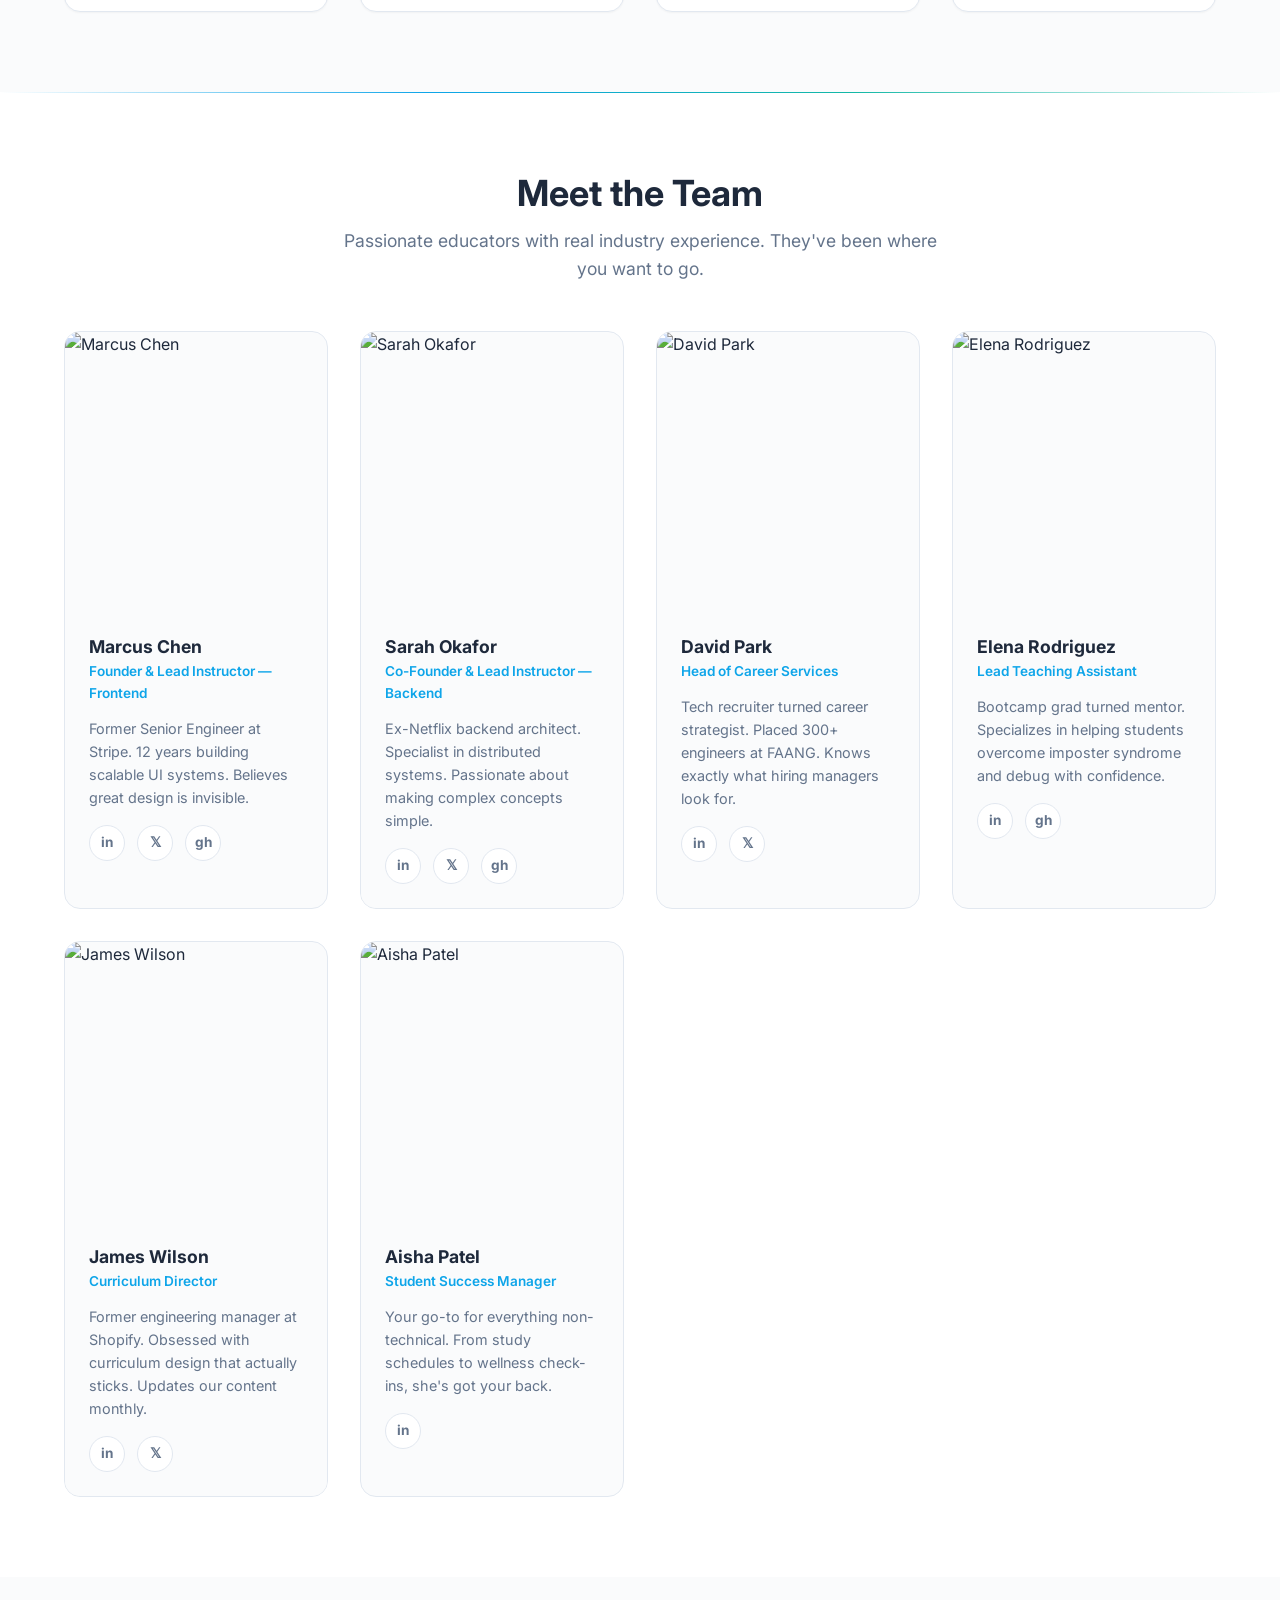
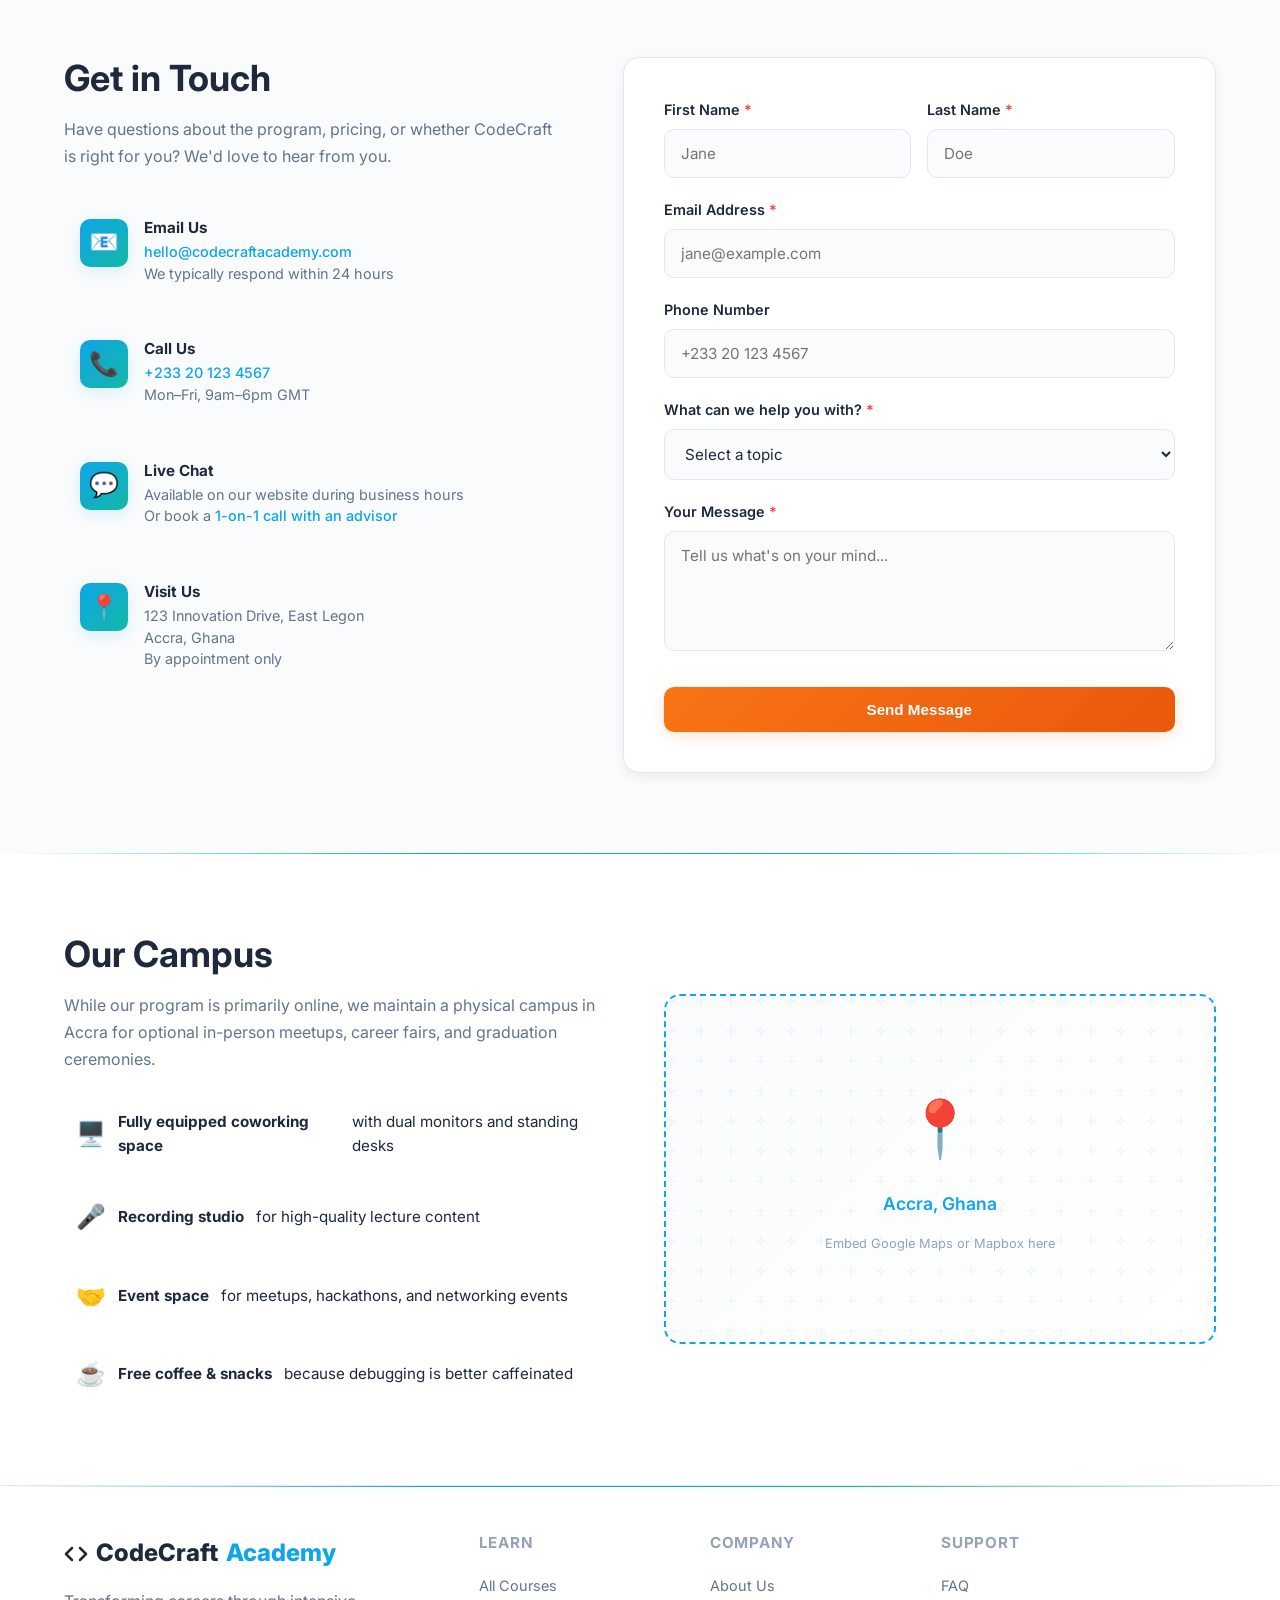
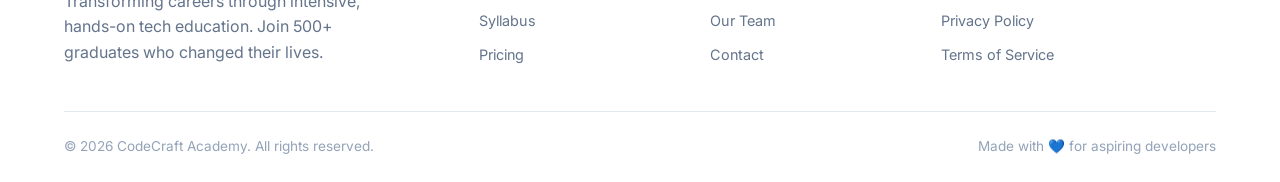
==== commit 6d984efc: "Add files via upload" ====
--- a/about.html
+++ b/about.html
@@ -10,7 +10,7 @@
   <link rel="stylesheet" href="styles.css" />
   <style>
     /* ============================================
-       ABOUT PAGE STYLES
+       ABOUT PAGE STYLES — WITH ANIMATIONS
        ============================================ */
 
     /* ---- Page Header ---- */
@@ -18,22 +18,55 @@
       background: linear-gradient(135deg, #f0f9ff 0%, #f5f3ff 50%, #fff7ed 100%);
       padding: 4rem 0 3rem;
       text-align: center;
+      position: relative;
+      overflow: hidden;
+    }
+
+    [data-theme="dark"] .page-header {
+      background: linear-gradient(135deg, #0f172a 0%, #1e1b4b 50%, #1c1917 100%);
+    }
+
+    .page-header::before {
+      content: '';
+      position: absolute;
+      top: -50%;
+      right: -10%;
+      width: 500px;
+      height: 500px;
+      background: radial-gradient(circle, var(--color-glow-primary) 0%, transparent 70%);
+      border-radius: 50%;
+      animation: float 10s ease-in-out infinite;
     }
 
     .page-header h1 {
       margin-bottom: 0.75rem;
+      position: relative;
+      z-index: 1;
     }
 
     .page-header p {
       font-size: 1.1rem;
       max-width: 600px;
       margin: 0 auto;
+      position: relative;
+      z-index: 1;
     }
 
     /* ---- Our Story ---- */
     .our-story {
-      background: white;
+      background: var(--color-surface);
       padding: 5rem 0;
+      position: relative;
+    }
+
+    .our-story::before {
+      content: '';
+      position: absolute;
+      top: 0;
+      left: 0;
+      right: 0;
+      height: 1px;
+      background: linear-gradient(90deg, transparent, var(--color-primary), var(--color-secondary), transparent);
     }
 
     .story-grid {
@@ -63,13 +96,26 @@
 
     .story-stats-inline .stat {
       text-align: center;
+      transition: all 0.3s ease;
+    }
+
+    .story-stats-inline .stat:hover {
+      transform: translateY(-5px);
     }
 
     .story-stats-inline .stat-number {
       font-size: 2rem;
       font-weight: 800;
-      color: var(--color-primary);
+      background: linear-gradient(135deg, var(--color-primary), var(--color-secondary));
+      -webkit-background-clip: text;
+      -webkit-text-fill-color: transparent;
+      background-clip: text;
       display: block;
+      transition: all 0.3s ease;
+    }
+
+    .story-stats-inline .stat:hover .stat-number {
+      transform: scale(1.1);
     }
 
     .story-stats-inline .stat-label {
@@ -81,12 +127,39 @@
       border-radius: var(--radius-lg);
       overflow: hidden;
       box-shadow: var(--shadow-lg);
+      transition: all 0.5s ease;
+      position: relative;
+    }
+
+    .story-image::before {
+      content: '';
+      position: absolute;
+      inset: 0;
+      background: linear-gradient(135deg, var(--color-primary), var(--color-secondary));
+      opacity: 0;
+      transition: opacity 0.4s ease;
+      z-index: 1;
+      mix-blend-mode: overlay;
+    }
+
+    .story-image:hover::before {
+      opacity: 0.3;
+    }
+
+    .story-image:hover {
+      transform: perspective(1000px) rotateY(-5deg) rotateX(5deg) scale(1.02);
+      box-shadow: 0 30px 60px rgba(0,0,0,0.15), 0 0 40px var(--color-glow-primary);
     }
 
     .story-image img {
       width: 100%;
       height: 100%;
       object-fit: cover;
+      transition: transform 0.5s ease;
+    }
+
+    .story-image:hover img {
+      transform: scale(1.05);
     }
 
     /* ---- Philosophy ---- */
@@ -102,51 +175,101 @@
     }
 
     .philosophy-card {
-      background: white;
+      background: var(--color-surface);
       border-radius: var(--radius-lg);
       padding: 2rem;
       text-align: center;
       box-shadow: var(--shadow-sm);
       border: 1px solid var(--color-border);
-      transition: var(--transition);
+      transition: all 0.5s cubic-bezier(0.34, 1.56, 0.64, 1);
+      position: relative;
+      overflow: hidden;
+    }
+
+    .philosophy-card::before {
+      content: '';
+      position: absolute;
+      inset: 0;
+      background: linear-gradient(135deg, var(--color-primary), var(--color-secondary));
+      opacity: 0;
+      transition: opacity 0.4s ease;
+      border-radius: var(--radius-lg);
     }
 
     .philosophy-card:hover {
-      transform: translateY(-4px);
-      box-shadow: var(--shadow-md);
+      transform: translateY(-8px) scale(1.02);
+      box-shadow: 0 15px 35px rgba(0,0,0,0.1), 0 0 25px var(--color-glow-primary);
+      border-color: transparent;
+    }
+
+    [data-theme="dark"] .philosophy-card:hover {
+      box-shadow: 0 15px 35px rgba(0,0,0,0.3), 0 0 25px var(--color-glow-primary);
+    }
+
+    .philosophy-card:hover::before {
+      opacity: 0.05;
     }
 
     .philosophy-icon {
-      width: 64px;
-      height: 64px;
+      width: 72px;
+      height: 72px;
       border-radius: 50%;
       display: flex;
       align-items: center;
       justify-content: center;
       margin: 0 auto 1.25rem;
-      font-size: 1.75rem;
-    }
-
-    .philosophy-card:nth-child(1) .philosophy-icon { background: #e0f2fe; }
-    .philosophy-card:nth-child(2) .philosophy-icon { background: #ccfbf1; }
-    .philosophy-card:nth-child(3) .philosophy-icon { background: #ffedd5; }
-    .philosophy-card:nth-child(4) .philosophy-icon { background: #fce7f3; }
+      font-size: 2rem;
+      position: relative;
+      z-index: 1;
+      transition: all 0.4s ease;
+      box-shadow: 0 4px 15px rgba(0,0,0,0.1);
+    }
+
+    .philosophy-card:nth-child(1) .philosophy-icon { background: linear-gradient(135deg, #e0f2fe, #bae6fd); }
+    .philosophy-card:nth-child(2) .philosophy-icon { background: linear-gradient(135deg, #ccfbf1, #99f6e4); }
+    .philosophy-card:nth-child(3) .philosophy-icon { background: linear-gradient(135deg, #ffedd5, #fed7aa); }
+    .philosophy-card:nth-child(4) .philosophy-icon { background: linear-gradient(135deg, #fce7f3, #fbcfe8); }
+
+    [data-theme="dark"] .philosophy-card:nth-child(1) .philosophy-icon { background: linear-gradient(135deg, rgba(14,165,233,0.2), rgba(56,189,248,0.3)); }
+    [data-theme="dark"] .philosophy-card:nth-child(2) .philosophy-icon { background: linear-gradient(135deg, rgba(20,184,166,0.2), rgba(45,212,191,0.3)); }
+    [data-theme="dark"] .philosophy-card:nth-child(3) .philosophy-icon { background: linear-gradient(135deg, rgba(249,115,22,0.2), rgba(251,146,60,0.3)); }
+    [data-theme="dark"] .philosophy-card:nth-child(4) .philosophy-icon { background: linear-gradient(135deg, rgba(236,72,153,0.2), rgba(244,114,182,0.3)); }
+
+    .philosophy-card:hover .philosophy-icon {
+      transform: scale(1.15) rotate(10deg);
+      box-shadow: 0 8px 25px var(--color-glow-primary);
+    }
 
     .philosophy-card h3 {
       margin-bottom: 0.75rem;
       font-size: 1.1rem;
+      position: relative;
+      z-index: 1;
     }
 
     .philosophy-card p {
       font-size: 0.9rem;
       line-height: 1.7;
       color: var(--color-text-light);
+      position: relative;
+      z-index: 1;
     }
 
     /* ---- Team ---- */
     .team {
-      background: white;
+      background: var(--color-surface);
       padding: 5rem 0;
+      position: relative;
+    }
+
+    .team::before {
+      content: '';
+      position: absolute;
+      top: 0;
+      left: 0;
+      right: 0;
+      height: 1px;
+      background: linear-gradient(90deg, transparent, var(--color-primary), var(--color-secondary), transparent);
     }
 
     .team-grid {
@@ -160,22 +283,35 @@
       border-radius: var(--radius-lg);
       overflow: hidden;
       border: 1px solid var(--color-border);
-      transition: var(--transition);
+      transition: all 0.5s cubic-bezier(0.34, 1.56, 0.64, 1);
+      position: relative;
     }
 
     .team-card:hover {
-      transform: translateY(-6px);
-      box-shadow: var(--shadow-lg);
+      transform: translateY(-10px);
+      box-shadow: 0 25px 50px rgba(0,0,0,0.15), 0 0 30px var(--color-glow-primary);
+    }
+
+    [data-theme="dark"] .team-card:hover {
+      box-shadow: 0 25px 50px rgba(0,0,0,0.4), 0 0 30px var(--color-glow-primary);
     }
 
     .team-card img {
       width: 100%;
       height: 280px;
       object-fit: cover;
+      transition: transform 0.5s ease;
+    }
+
+    .team-card:hover img {
+      transform: scale(1.1);
     }
 
     .team-info {
       padding: 1.5rem;
+      position: relative;
+      z-index: 1;
+      background: var(--color-bg);
     }
 
     .team-info h4 {
@@ -203,22 +339,26 @@
     }
 
     .team-social a {
-      width: 32px;
-      height: 32px;
+      width: 36px;
+      height: 36px;
       border-radius: 50%;
-      background: white;
+      background: var(--color-surface);
       display: flex;
       align-items: center;
       justify-content: center;
       color: var(--color-text-light);
       border: 1px solid var(--color-border);
-      transition: var(--transition);
+      transition: all 0.3s ease;
+      font-size: 0.85rem;
+      font-weight: 700;
     }
 
     .team-social a:hover {
-      background: var(--color-primary);
+      background: linear-gradient(135deg, var(--color-primary), var(--color-secondary));
       color: white;
-      border-color: var(--color-primary);
+      border-color: transparent;
+      transform: translateY(-3px) scale(1.1);
+      box-shadow: 0 4px 15px var(--color-glow-primary);
     }
 
     /* ---- Contact Section ---- */
@@ -249,19 +389,33 @@
       gap: 1rem;
       margin-bottom: 1.5rem;
       align-items: flex-start;
+      padding: 1rem;
+      border-radius: var(--radius-md);
+      transition: all 0.3s ease;
+    }
+
+    .contact-detail:hover {
+      background: var(--color-surface);
+      transform: translateX(5px);
+      box-shadow: var(--shadow-sm);
     }
 
     .contact-detail-icon {
-      width: 44px;
-      height: 44px;
+      width: 48px;
+      height: 48px;
       border-radius: var(--radius-md);
-      background: white;
+      background: linear-gradient(135deg, var(--color-primary), var(--color-secondary));
       display: flex;
       align-items: center;
       justify-content: center;
-      font-size: 1.25rem;
+      font-size: 1.5rem;
       flex-shrink: 0;
-      box-shadow: var(--shadow-sm);
+      box-shadow: 0 4px 15px var(--color-glow-primary);
+      transition: all 0.3s ease;
+    }
+
+    .contact-detail:hover .contact-detail-icon {
+      transform: scale(1.1) rotate(10deg);
     }
 
     .contact-detail-text h4 {
@@ -286,11 +440,16 @@
 
     /* ---- Contact Form ---- */
     .contact-form-wrapper {
-      background: white;
+      background: var(--color-surface);
       border-radius: var(--radius-lg);
       padding: 2.5rem;
       box-shadow: var(--shadow-md);
       border: 1px solid var(--color-border);
+      transition: all 0.4s ease;
+    }
+
+    .contact-form-wrapper:hover {
+      box-shadow: var(--shadow-lg), 0 0 30px var(--color-glow-primary);
     }
 
     .form-group {
@@ -319,8 +478,8 @@
       font-family: var(--font-main);
       font-size: 0.95rem;
       color: var(--color-text);
-      background: white;
-      transition: var(--transition);
+      background: var(--color-bg);
+      transition: all 0.3s ease;
     }
 
     .form-group input:focus,
@@ -328,7 +487,8 @@
     .form-group select:focus {
       outline: none;
       border-color: var(--color-primary);
-      box-shadow: 0 0 0 3px rgba(14, 165, 233, 0.1);
+      box-shadow: 0 0 0 3px var(--color-glow-primary), 0 0 20px var(--color-glow-primary);
+      transform: translateY(-2px);
     }
 
     .form-group input.error,
@@ -347,6 +507,7 @@
 
     .form-group .error-message.show {
       display: block;
+      animation: slideUpTilt 0.3s ease;
     }
 
     .form-group textarea {
@@ -367,12 +528,19 @@
 
     .form-success {
       display: none;
-      background: #f0fdf4;
+      background: linear-gradient(135deg, #f0fdf4, #dcfce7);
       border: 1px solid #bbf7d0;
       border-radius: var(--radius-md);
       padding: 1.5rem;
       text-align: center;
       color: #166534;
+      animation: bounceIn 0.5s ease;
+    }
+
+    [data-theme="dark"] .form-success {
+      background: linear-gradient(135deg, rgba(34,197,94,0.15), rgba(74,222,128,0.1));
+      border-color: rgba(74,222,128,0.3);
+      color: #86efac;
     }
 
     .form-success.show {
@@ -384,10 +552,25 @@
       margin-bottom: 0.5rem;
     }
 
+    [data-theme="dark"] .form-success h3 {
+      color: #86efac;
+    }
+
     /* ---- Location / Map Placeholder ---- */
     .location-section {
-      background: white;
+      background: var(--color-surface);
       padding: 5rem 0;
+      position: relative;
+    }
+
+    .location-section::before {
+      content: '';
+      position: absolute;
+      top: 0;
+      left: 0;
+      right: 0;
+      height: 1px;
+      background: linear-gradient(90deg, transparent, var(--color-primary), var(--color-secondary), transparent);
     }
 
     .location-grid {
@@ -418,14 +601,27 @@
       align-items: center;
       gap: 0.75rem;
       font-size: 0.95rem;
+      padding: 0.75rem;
+      border-radius: var(--radius-md);
+      transition: all 0.3s ease;
+    }
+
+    .location-feature:hover {
+      background: var(--color-bg);
+      transform: translateX(5px);
     }
 
     .location-feature span {
-      font-size: 1.25rem;
+      font-size: 1.5rem;
+      transition: transform 0.3s ease;
+    }
+
+    .location-feature:hover span {
+      transform: scale(1.2);
     }
 
     .map-placeholder {
-      background: linear-gradient(135deg, #e0f2fe, #ccfbf1);
+      background: linear-gradient(135deg, var(--color-bg), var(--color-surface));
       border-radius: var(--radius-lg);
       height: 350px;
       display: flex;
@@ -436,6 +632,12 @@
       border: 2px dashed var(--color-primary);
       position: relative;
       overflow: hidden;
+      transition: all 0.4s ease;
+    }
+
+    .map-placeholder:hover {
+      border-style: solid;
+      box-shadow: 0 0 30px var(--color-glow-primary);
     }
 
     .map-placeholder::before {
@@ -449,14 +651,16 @@
     }
 
     .map-placeholder .pin {
-      font-size: 3rem;
+      font-size: 3.5rem;
       z-index: 1;
+      animation: float 3s ease-in-out infinite;
     }
 
     .map-placeholder p {
       color: var(--color-primary);
       font-weight: 600;
       z-index: 1;
+      font-size: 1.1rem;
     }
 
     .map-placeholder small {
@@ -472,15 +676,18 @@
       top: 72px;
       left: 0;
       right: 0;
-      background: white;
+      background: var(--color-surface);
       border-bottom: 1px solid var(--color-border);
       padding: 1.5rem;
       box-shadow: var(--shadow-lg);
       z-index: 99;
+      -webkit-backdrop-filter: blur(16px);
+      backdrop-filter: blur(16px);
     }
 
     .mobile-menu.active {
       display: block;
+      animation: slideUpTilt 0.3s ease;
     }
 
     .mobile-menu a {
@@ -488,6 +695,12 @@
       padding: 0.75rem 0;
       font-weight: 500;
       border-bottom: 1px solid var(--color-border);
+      transition: all 0.3s ease;
+    }
+
+    .mobile-menu a:hover {
+      color: var(--color-primary);
+      padding-left: 10px;
     }
 
     .mobile-menu a:last-child {
@@ -518,6 +731,14 @@
   </style>
 </head>
 <body>
+
+  <!-- Animated Background -->
+  <div class="animated-bg">
+    <div class="blob"></div>
+    <div class="blob"></div>
+    <div class="blob"></div>
+  </div>
+  <div class="grid-pattern"></div>
 
   <!-- Navigation -->
   <nav class="navbar">
@@ -536,6 +757,12 @@
         <li><a href="pricing.html">Pricing</a></li>
       </ul>
       <div class="nav-cta">
+        <button class="theme-toggle" onclick="toggleTheme()" aria-label="Toggle dark mode">
+          <div class="theme-toggle-slider">
+            <span class="sun">☀️</span>
+            <span class="moon">🌙</span>
+          </div>
+        </button>
         <a href="pricing.html" class="btn btn-primary">Enroll Now</a>
         <button class="mobile-toggle" onclick="toggleMobileMenu()" aria-label="Toggle menu">☰</button>
       </div>
@@ -737,8 +964,8 @@
             <div class="contact-detail-icon">📞</div>
             <div class="contact-detail-text">
               <h4>Call Us</h4>
-              <p><a href="tel:+14155551234">(415) 555-1234</a></p>
-              <p>Mon–Fri, 9am–6pm PT</p>
+              <p><a href="tel:+233201234567">+233 20 123 4567</a></p>
+              <p>Mon–Fri, 9am–6pm GMT</p>
             </div>
           </div>
 
@@ -755,7 +982,7 @@
             <div class="contact-detail-icon">📍</div>
             <div class="contact-detail-text">
               <h4>Visit Us</h4>
-              <p>123 Innovation Drive, Suite 400<br>San Francisco, CA 94105</p>
+              <p>123 Innovation Drive, East Legon<br>Accra, Ghana</p>
               <p>By appointment only</p>
             </div>
           </div>
@@ -784,7 +1011,7 @@
 
             <div class="form-group">
               <label for="phone">Phone Number</label>
-              <input type="tel" id="phone" name="phone" placeholder="(555) 123-4567" />
+              <input type="tel" id="phone" name="phone" placeholder="+233 20 123 4567" />
             </div>
 
             <div class="form-group">
@@ -826,7 +1053,7 @@
         <div class="location-content reveal">
           <h2>Our Campus</h2>
           <p>
-            While our program is primarily online, we maintain a physical campus in San Francisco for optional in-person meetups, career fairs, and graduation ceremonies.
+            While our program is primarily online, we maintain a physical campus in Accra for optional in-person meetups, career fairs, and graduation ceremonies.
           </p>
           <div class="location-features">
             <div class="location-feature">
@@ -849,7 +1076,7 @@
         </div>
         <div class="map-placeholder reveal">
           <div class="pin">📍</div>
-          <p>San Francisco, CA</p>
+          <p>Accra, Ghana</p>
           <small>Embed Google Maps or Mapbox here</small>
         </div>
       </div>
@@ -898,6 +1125,22 @@
 
   <!-- JavaScript -->
   <script>
+    // Theme toggle
+    function toggleTheme() {
+      const currentTheme = document.documentElement.getAttribute('data-theme');
+      const newTheme = currentTheme === 'dark' ? 'light' : 'dark';
+      document.documentElement.setAttribute('data-theme', newTheme);
+      localStorage.setItem('theme', newTheme);
+    }
+
+    // Load saved theme
+    const savedTheme = localStorage.getItem('theme');
+    if (savedTheme) {
+      document.documentElement.setAttribute('data-theme', savedTheme);
+    } else if (window.matchMedia('(prefers-color-scheme: dark)').matches) {
+      document.documentElement.setAttribute('data-theme', 'dark');
+    }
+
     // Mobile menu toggle
     function toggleMobileMenu() {
       const menu = document.getElementById('mobileMenu');
@@ -946,13 +1189,8 @@
       });
 
       if (isValid) {
-        // In production, this submits to Formspree
-        // For demo, show success message
         contactForm.style.display = 'none';
         formSuccess.classList.add('show');
-        
-        // Uncomment for actual Formspree submission:
-        // contactForm.submit();
       }
     });
 
@@ -1004,7 +1242,7 @@
     const navbar = document.querySelector('.navbar');
     window.addEventListener('scroll', () => {
       if (window.scrollY > 10) {
-        navbar.style.boxShadow = '0 2px 12px rgba(0,0,0,0.06)';
+        navbar.style.boxShadow = '0 4px 20px rgba(0,0,0,0.1)';
       } else {
         navbar.style.boxShadow = 'none';
       }
--- a/styles.css
+++ b/styles.css
@@ -297,6 +297,7 @@
     top: 0;
     z-index: 100;
     background: rgba(255, 255, 255, 0.85);
+    -webkit-backdrop-filter: blur(16px);
     backdrop-filter: blur(16px);
     border-bottom: 1px solid var(--color-border);
   }
